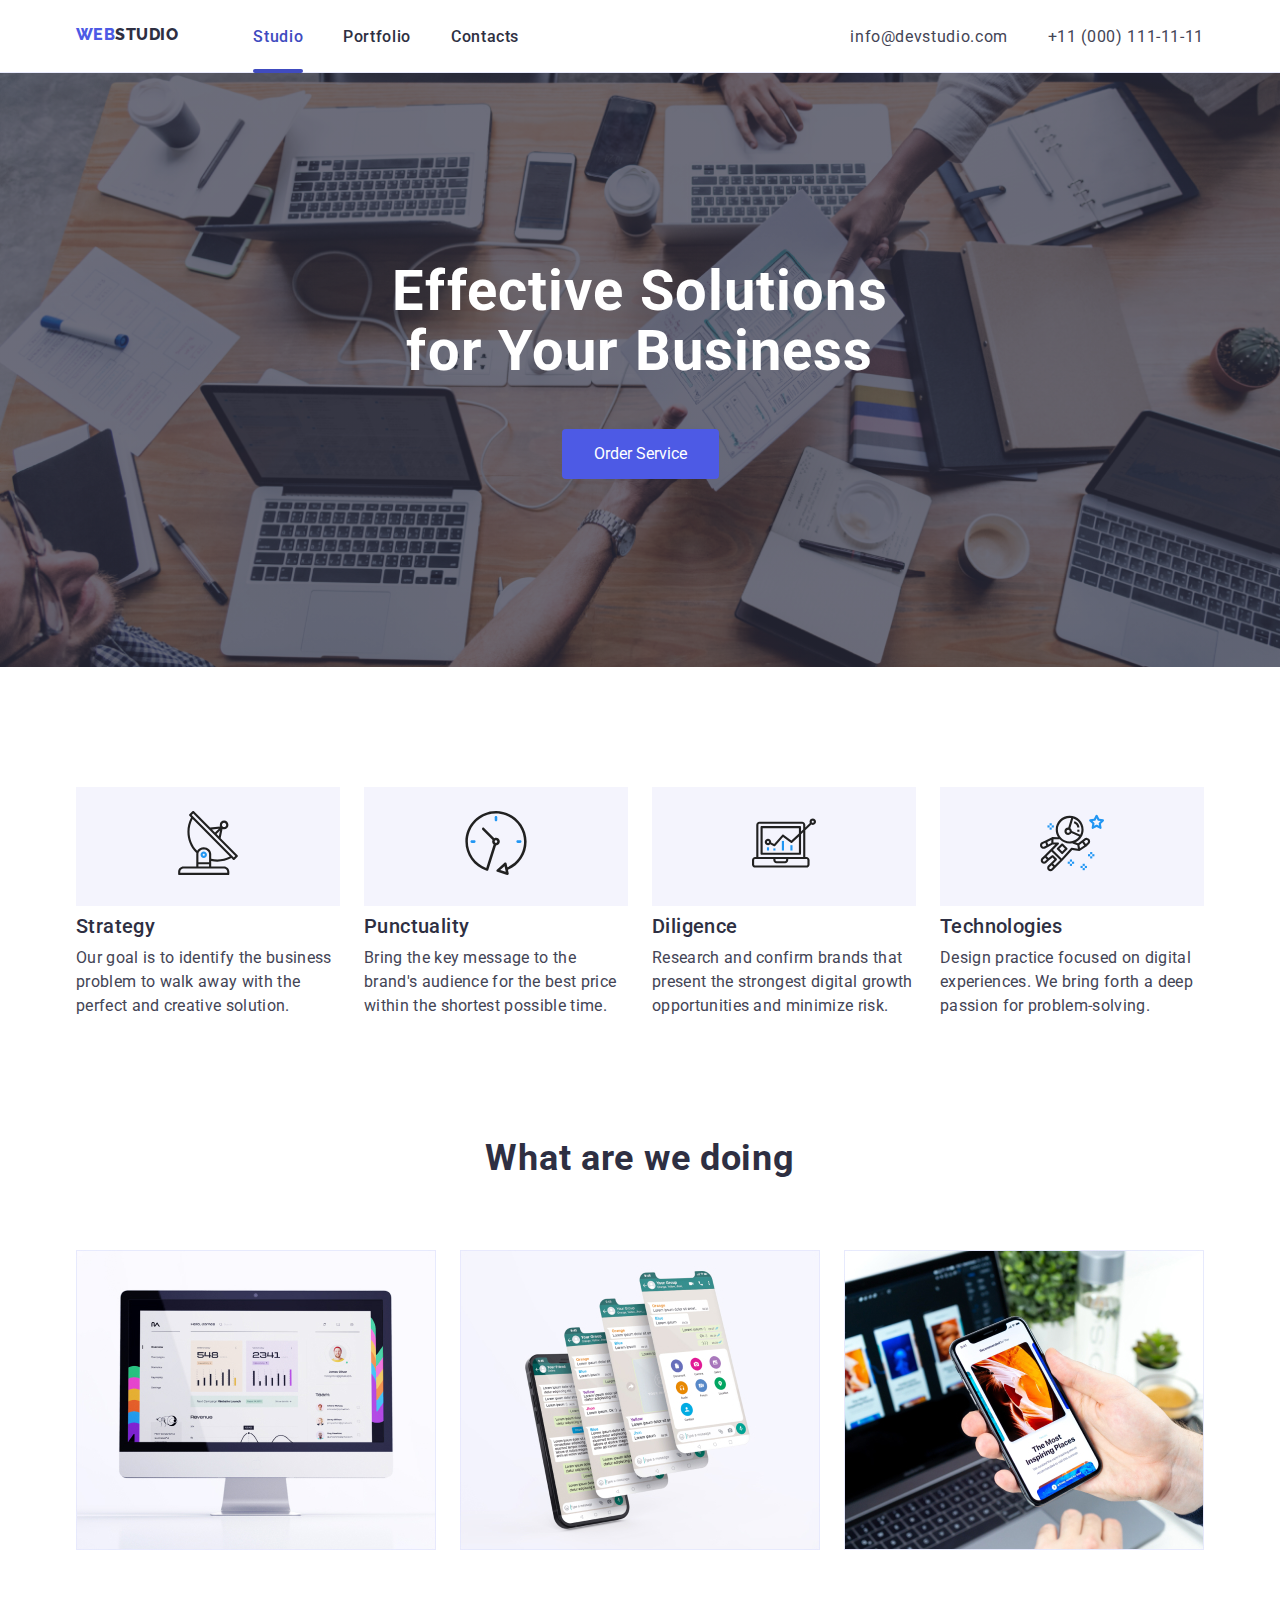
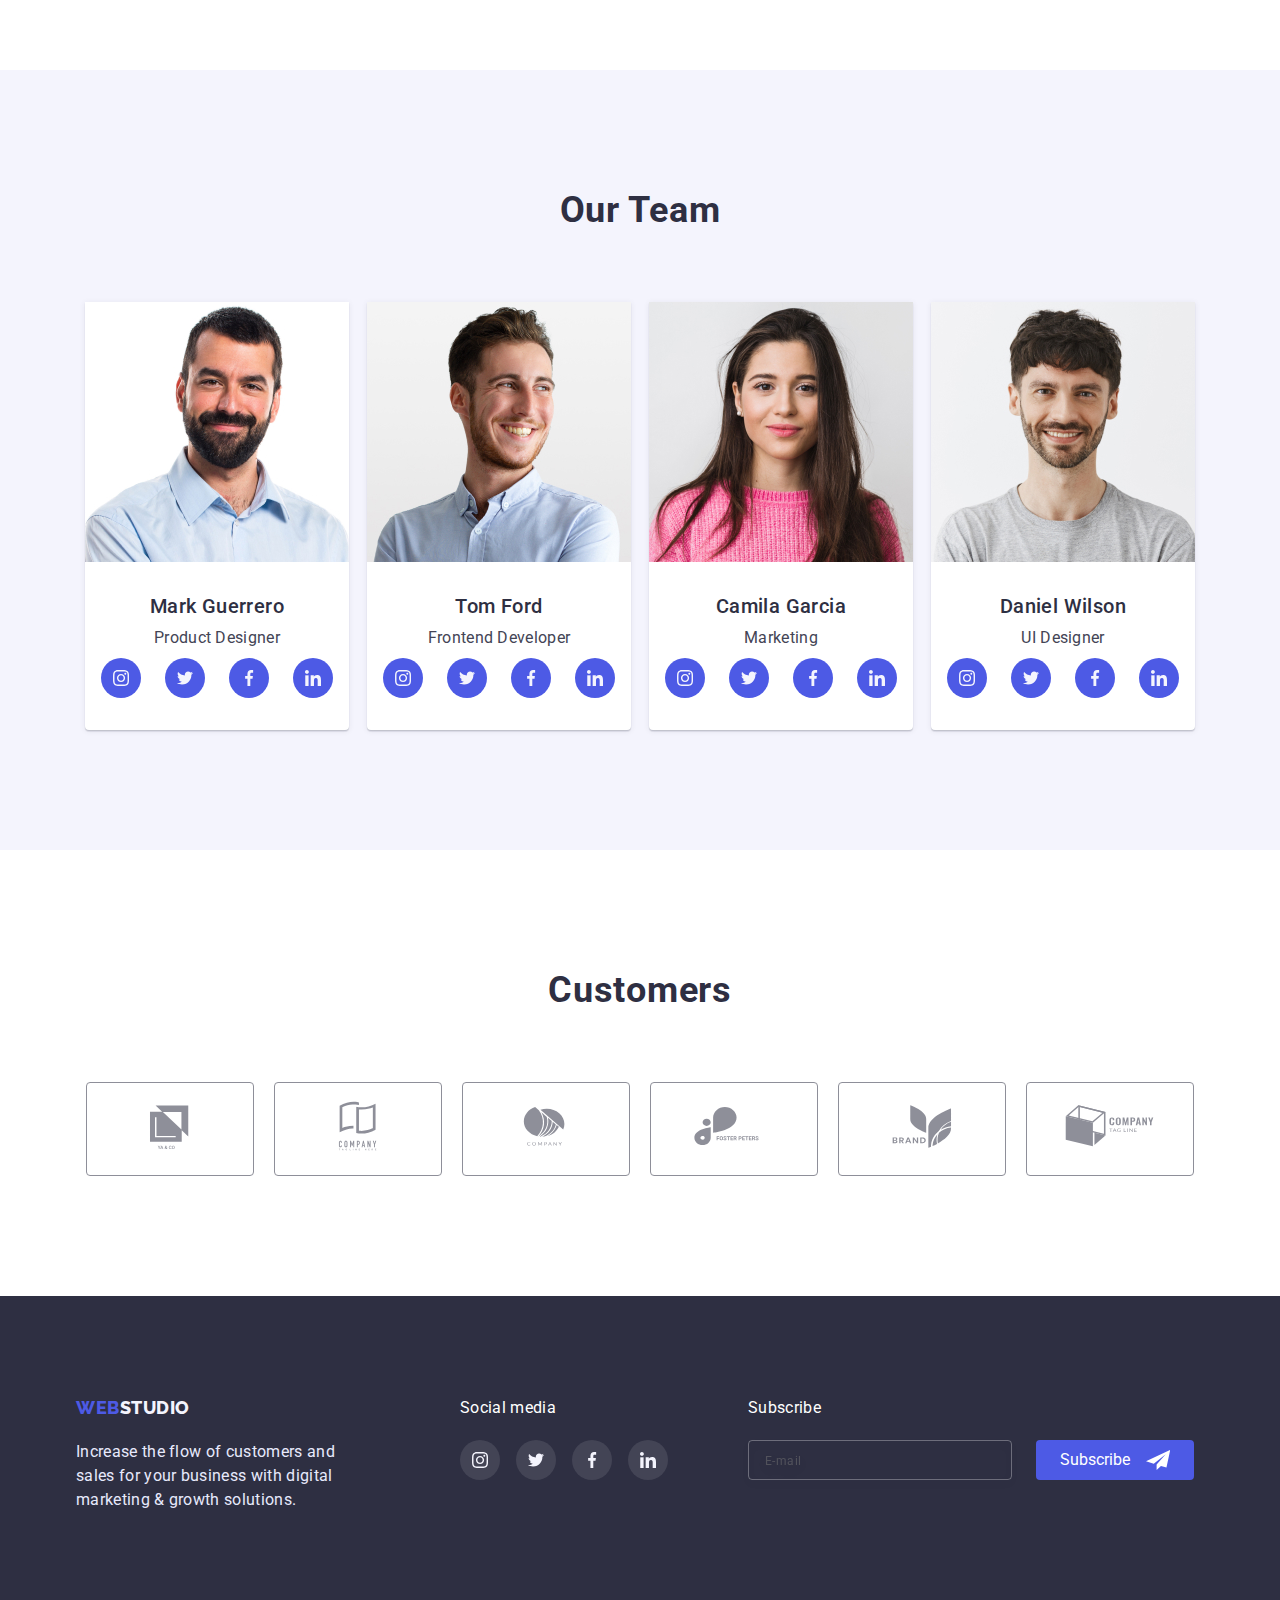
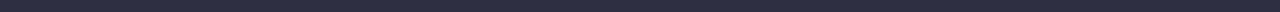
==== index.html @ bab743cb "Initial commit" ====
<!DOCTYPE html>
<html lang="en">
<head>
	<meta http-equiv="X-UA-Compatible" content="IE=edge">
	<meta name="viewport" content="width=device-width, initial-scale=1.0">
	<meta charset="UTF-8">
	<link rel="stylesheet" href="style/modern-normalize.css">
	<link rel="stylesheet" href="style/style.css">
	<link rel="preconnect" href="https://fonts.googleapis.com">
	<link rel="preconnect" href="https://fonts.gstatic.com" crossorigin>
	<link href="https://fonts.googleapis.com/css2?family=Raleway:wght@800&family=Roboto:wght@400;500;700&display=swap"
	      rel="stylesheet">
	<title>studio</title>
</head>
<body>
<!--header-->
<header class="header">
	<div class="container">
		<nav class="header__nav nav">
			<a class="header__logo logo-text" href="#"><span>web</span>studio</a>
			<ul class="header__menu">
				<li class="header__menu-item">
					<a class="header__link current-page" href="index.html">
						Studio
					</a>
				</li>
				<li class="header__menu-item">
					<a class="header__link" href="portfolio.html">
						Portfolio
					</a>
				</li>
				<li class="header__menu-item">
					<a class="header__link" href="#">
						Contacts
					</a>
				</li>
			</ul>
			<ul class="header__contacts">
				<li class="header__contacts-item mail">
					<a class="header__contacts-link" href="mailto:info@devstudio.com">
						info@devstudio.com
					</a>
				</li>
				<li class="header__contacts-item phone">
					<a class="header__contacts-link" href="tel:+110001111111">
						+11 (000) 111-11-11
					</a>
				</li>
			</ul>
		</nav>
	</div>
</header>
<!--main-->
<main>
	<!--hero-->
	<section class="hero">
		<div class="container">
			<h1 class="hero__h1">
				Effective Solutions <br>
				for Your Business
			</h1>
			<button class="hero__btn button" data-modal-open type="submit">
				Order Service
			</button>
		</div>
	</section>
	<!--feature-->
	<section class="section feature">
		<div class="container">
			<ul class="feature__blocks">
				<li class="feature__block">
					<div class="feature__block-img">
						<svg>
							<use xlink:href="./img/svg/sprite.svg#icon-antenna-1"></use>
						</svg>
					</div>
					<h3>
						Strategy
					</h3>
					<p>
						Our goal is to identify the business
						problem to walk away with the perfect and creative solution.
					</p>
				</li>
				<li class="feature__block">
					<div class="feature__block-img">
						<svg>
							<use xlink:href="./img/svg/sprite.svg#icon-clock-1"></use>
						</svg>
					</div>
					<h3>
						Punctuality
					</h3>
					<p>
						Bring the key message to the brand's audience for the best price within the shortest possible
						time.
					</p>
				</li>
				<li class="feature__block">
					<div class="feature__block-img">
						<svg>
							<use xlink:href="./img/svg/sprite.svg#icon-diagram-1"></use>
						</svg>
					</div>
					<h3>
						Diligence
					</h3>
					<p>
						Research and confirm brands that present the strongest digital growth opportunities and minimize
						risk.
					</p>
				</li>
				<li class="feature__block">
					<div class="feature__block-img">
						<svg>
							<use xlink:href="./img/svg/sprite.svg#icon-astronaut-1"></use>
						</svg>
					</div>
					<h3>
						Technologies
					</h3>
					<p>
						Design practice focused on digital experiences. We bring forth a deep passion for
						problem-solving.
					</p>
				</li>
			</ul>
		</div>
	</section>
	<!--what are we doing-->
	<section class="section about">
		<div class="container">
			<h2 class="about__h2">
				What are we doing
			</h2>
			<ul class="about__images">
				<li class="about__img">
					<img src="./img/studio/desk/about/img%201.jpg" alt="desktop">
				</li>
				<li class="about__img">
					<img src="./img/studio/desk/about/img%202.jpg" alt="messengers">
				</li>
				<li class="about__img">
					<img src="./img/studio/desk/about/img%203.jpg" alt="mobile apps">
				</li>
			</ul>
		</div>
	</section>
	<!--team-->
	<section class="section team">
		<div class="container">
			<h2 class="team__h2">
				Our Team
			</h2>
			<ul class="team__cards">
				<li class="team__card">
					<img src="./img/studio/desk/team/img.jpg" alt="Mark Guerrero photo" width="264" height="260">
					<div class="team__card-text">
						<h3>Mark Guerrero</h3>
						<p>Product Designer</p>
						<ul class="social__icons">
							<li class="social__icon">
								<a href="#" class="social__svg-bg">
									<svg>
										<use xlink:href="./img/svg/sprite.svg#icon-instagram-2"></use>
									</svg>
								</a>
							</li>
							<li class="social__icon">
								<a href="#" class="social__svg-bg">
									<svg>
										<use xlink:href="./img/svg/sprite.svg#icon-twitter-1"></use>
									</svg>
								</a>
							</li>
							<li class="social__icon">
								<a href="#" class="social__svg-bg">
									<svg>
										<use xlink:href="./img/svg/sprite.svg#icon-facebook-1"></use>
									</svg>
								</a>
							</li>
							<li class="social__icon">
								<a href="#" class="social__svg-bg">
									<svg>
										<use xlink:href="./img/svg/sprite.svg#icon-linkedin-1"></use>
									</svg>
								</a>
							</li>
						</ul>
					</div>
				</li>
				<li class="team__card">
					<img src="./img/studio/desk/team/img-1.jpg" alt="Tom Ford photo">
					<div class="team__card-text">
						<h3>Tom Ford</h3>
						<p>Frontend Developer</p>
						<ul class="social__icons">
							<li class="social__icon">
								<a href="#" class="social__svg-bg">
									<svg>
										<use xlink:href="./img/svg/sprite.svg#icon-instagram-2"></use>
									</svg>
								</a>
							</li>
							<li class="social__icon">
								<a href="#" class="social__svg-bg">
									<svg>
										<use xlink:href="./img/svg/sprite.svg#icon-twitter-1"></use>
									</svg>
								</a>
							</li>
							<li class="social__icon">
								<a href="#" class="social__svg-bg">
									<svg>
										<use xlink:href="./img/svg/sprite.svg#icon-facebook-1"></use>
									</svg>
								</a>
							</li>
							<li class="social__icon">
								<a href="#" class="social__svg-bg">
									<svg>
										<use xlink:href="./img/svg/sprite.svg#icon-linkedin-1"></use>
									</svg>
								</a>
							</li>
						</ul>
					</div>
				</li>
				<li class="team__card">
					<img src="./img/studio/desk/team/img-2.jpg" alt="Camila Garcia photo">
					<div class="team__card-text">
						<h3>Camila Garcia</h3>
						<p>Marketing</p>
						<ul class="social__icons">
							<li class="social__icon">
								<a href="#" class="social__svg-bg">
									<svg>
										<use xlink:href="./img/svg/sprite.svg#icon-instagram-2"></use>
									</svg>
								</a>
							</li>
							<li class="social__icon">
								<a href="#" class="social__svg-bg">
									<svg>
										<use xlink:href="./img/svg/sprite.svg#icon-twitter-1"></use>
									</svg>
								</a>
							</li>
							<li class="social__icon">
								<a href="#" class="social__svg-bg">
									<svg>
										<use xlink:href="./img/svg/sprite.svg#icon-facebook-1"></use>
									</svg>
								</a>
							</li>
							<li class="social__icon">
								<a href="#" class="social__svg-bg">
									<svg>
										<use xlink:href="./img/svg/sprite.svg#icon-linkedin-1"></use>
									</svg>
								</a>
							</li>
						</ul>
					</div>
				</li>
				<li class="team__card">
					<img src="./img/studio/desk/team/img-3.jpg" alt="Daniel Wilson photo">
					<div class="team__card-text">
						<h3>Daniel Wilson</h3>
						<p>UI Designer</p>
						<ul class="social__icons">
							<li class="social__icon">
								<a href="#" class="social__svg-bg">
									<svg>
										<use xlink:href="./img/svg/sprite.svg#icon-instagram-2"></use>
									</svg>
								</a>
							</li>
							<li class="social__icon">
								<a href="#" class="social__svg-bg">
									<svg>
										<use xlink:href="./img/svg/sprite.svg#icon-twitter-1"></use>
									</svg>
								</a>
							</li>
							<li class="social__icon">
								<a href="#" class="social__svg-bg">
									<svg>
										<use xlink:href="./img/svg/sprite.svg#icon-facebook-1"></use>
									</svg>
								</a>
							</li>
							<li class="social__icon">
								<a href="#" class="social__svg-bg">
									<svg>
										<use xlink:href="./img/svg/sprite.svg#icon-linkedin-1"></use>
									</svg>
								</a>
							</li>
						</ul>
					</div>
				</li>
			</ul>
		</div>
	</section>
	<section class="section customers">
		<div class="container">
			<h2 class="customers__h2">
				Customers
			</h2>
			<ul class="customers__cards">
				<li class="customers__card">
					<a href="#" class="customers__link">
						<svg>
							<use xlink:href="./img/svg/sprite.svg#icon-Logo"></use>
						</svg>
					</a></li>
				<li class="customers__card">
					<a href="#" class="customers__link">
						<svg>
							<use xlink:href="./img/svg/sprite.svg#icon-Logo-1"></use>
						</svg>
					</a></li>
				<li class="customers__card">
					<a href="#" class="customers__link">
						<svg>
							<use xlink:href="./img/svg/sprite.svg#icon-Logo-2"></use>
						</svg>
					</a></li>
				<li class="customers__card">
					<a href="#" class="customers__link">
						<svg>
							<use xlink:href="./img/svg/sprite.svg#icon-Logo-3"></use>
						</svg>
					</a></li>
				<li class="customers__card">
					<a href="#" class="customers__link">
						<svg>
							<use xlink:href="./img/svg/sprite.svg#icon-Logo-4"></use>
						</svg>
					</a></li>
				<li class="customers__card">
					<a href="#" class="customers__link">
						<svg>
							<use xlink:href="./img/svg/sprite.svg#icon-Logo-5"></use>
						</svg>
					</a></li>
			</ul>
		</div>
	</section>
</main>
<!--footer-->
<footer class="footer">
	<div class="container">
		<div class="footer__logo">
			<a class="footer__logo-link logo-text footer__margin" href="#">
				<span>web</span>studio
			</a>
			<p>
				Increase the flow of customers and sales for your business with digital marketing & growth solutions.
			</p>
		</div>
		<div class="footer__social">
			<p class="footer__margin">Social media</p>
			<ul class="social__icons">
				<li class="social__icon">
					<a href="#" class="social__svg-bg">
						<svg>
							<use xlink:href="./img/svg/sprite.svg#icon-instagram-2"></use>
						</svg>
					</a>
				</li>
				<li class="social__icon">
					<a href="#" class="social__svg-bg">
						<svg>
							<use xlink:href="./img/svg/sprite.svg#icon-twitter-1"></use>
						</svg>
					</a>
				</li>
				<li class="social__icon">
					<a href="#" class="social__svg-bg">
						<svg>
							<use xlink:href="./img/svg/sprite.svg#icon-facebook-1"></use>
						</svg>
					</a>
				</li>
				<li class="social__icon">
					<a href="#" class="social__svg-bg">
						<svg>
							<use xlink:href="./img/svg/sprite.svg#icon-linkedin-1"></use>
						</svg>
					</a>
				</li>
			</ul>
		</div>
		<div class="footer__subscribe">
			<p class="footer__margin">Subscribe</p>
			<form class="footer__subscribe-form">
				<label for="e-mail"></label>
				<input class=".footer__input" type="email" name="email" id="e-mail" placeholder="E-mail">
				<button class="subscribe-btn" type="submit">Subscribe
					<svg>
						<use xlink:href="./img/svg/sprite.svg#icon-icon-send"></use>
					</svg>
				</button>
			</form>
		</div>
	</div>
</footer>

<!--modal window-->

<div class="backdrop is-hidden" data-modal>
	<div class="modal slide-bck-center">
		<div class="modal-close-btn" data-modal-close></div>
		<div class="modal__container">
			<h3 class="modal__h3">
				Leave your contacts and we will call you back
			</h3>
			<form class="modal-form" autocomplete="on">
				<div class="field">
					<label for="name">Name</label>
					<input class="modal__input" type="text" name="name" id="name" required placeholder="Ivanov Ivan">
					<svg class="modal-svg" height="24px" width="18px">
						<use xlink:href="./img/svg/sprite.svg#icon-person-black"></use>
					</svg>
				</div>
				<div class="field">
					<label for="phone">Phone</label>
					<input class="modal__input" type="tel" name="phone" id="phone" pattern=".{10,13}"
					       required placeholder="+11 (000) 111-11-11">
					<svg class="modal-svg" height="24px" width="18px">
						<use xlink:href="./img/svg/sprite.svg#icon-phone-black"></use>
					</svg>
				</div>
				<div class="field">
					<label for="email">Email</label>
					<input class="modal__input" type="email" name="email" id="email" required placeholder="Webstudio@mail.com">
					<svg class="modal-svg" height="24px" width="18px">
						<use xlink:href="./img/svg/sprite.svg#icon-email-black"></use>
					</svg>
				</div>
				<div class="textarea-input">
					<label for="comment">Comment</label>
					<textarea name="comment" id="comment" placeholder="Text input" rows="5"></textarea>
				</div>
				<div class="modal__checkbox">
					<label class="modal__checkbox-option">
						<input class="modal__checkbox-input" type="checkbox" name="check_policy" id="policy" required>
						<span class="modal__checkbox-img"></span>
						I accept the terms and conditions of the
						<a href="#">
							Privacy Policy
						</a>
					</label>

				</div>
				<button class="modal__btn" type="submit">
					Send
				</button>
			</form>
		</div>
	</div>
</div>
<script src="./js/modal.js"></script>
</body>
</html>
---- style/style.css ----
:root {
	/*focused / active states / links*/
	--color-iris       : #4d5ae5;

	/*call to actions*/
	--color-cta-ocean  : #404bbf;

	/*overlays / shadows / headings*/
	--color-navyblue   : #2e2f42;

	/*valid fields / success messages*/
	--color-green      : #31d0aa;

	/*body text*/
	--color-stale      : #434455;

	/*helper text  /  deemphasized text*/
	--color-lightstale : #8e8f99;

	/*accent color / hairlines  /subtle backgrounds*/
	--color-cornflover : #e7e9fc;

	/*light mode backgrounds and light mode Dialogs/alerts*/
	--color-cloud      : #f4f4fd;

	/*overlay modal*/
	--color-nbmodal    : #2e2f42;

	/*hero image background*/
	--color-bg-grey    : #2e2f42 .7;
	}


img {
	display   : block;
	max-width : 100%;
	}


ol, ul {
	list-style : none;
	padding    : 0;
	margin     : 0;
	}


button {
	display          : block;
	cursor           : pointer;
	padding          : 16px 32px;
	border           : none;
	border-radius    : 4px;
	background-color : var(--color-iris);
	color            : #ffffff;
	transition       : background-color 250ms cubic-bezier(0.4, 0, 0.2, 1), box-shadow 250ms cubic-bezier(0.4, 0, 0.2, 1);
	}


button:hover,
button:focus,
button:active {
	box-shadow       : 0 4px 4px rgba(0, 0, 0, 0.15);
	background-color : var(--color-cta-ocean);
	}


body {
	position       : relative;
	font-family    : "Roboto", sans-serif;
	font-weight    : 400;
	font-size      : 16px;
	letter-spacing : 0.02em;
	line-height    : calc(24 / 16);
	color          : var(--color-navyblue);
	}


h1, h2, h3, h4, h5, p {
	margin : 0;
	}


h1 {
	font-weight    : 700;
	font-size      : 56px;
	letter-spacing : 0.02em;
	line-height    : calc(60 / 56);
	}


h2 {
	font-weight    : 700;
	font-size      : 36px;
	letter-spacing : 0.02em;
	line-height    : calc(40 / 36);
	}


h3 {
	font-weight    : 500;
	font-size      : 20px;
	letter-spacing : 0.02em;
	line-height    : calc(24 / 20);
	}


a {
	font-weight     : 700;
	font-size       : 12px;
	letter-spacing  : 0.04em;
	line-height     : calc(16 / 12);
	text-decoration : underline;
	color           : var(--color-iris);
	transition      : color 250ms cubic-bezier(0.4, 0, 0.2, 1), fill 250ms cubic-bezier(0.4, 0, 0.2, 1);
	}


svg {
	transition : fill 250ms cubic-bezier(0.4, 0, 0.2, 1);
	}


a:focus,
a:hover,
a:active {
	color : var(--color-cta-ocean);
	}


.container {
	width     : 100%;
	max-width : 1158px;
	padding   : 0 15px;
	margin    : 0 auto;
	}


.section {
	padding-top    : 120px;
	padding-bottom : 120px;
	}


/*log*/
.logo-text {
	font-family     : "Raleway", sans-serif;
	font-weight     : 800;
	font-size       : 18px;
	line-height     : calc(24 / 18);
	letter-spacing  : 0.03em;
	text-transform  : uppercase;
	text-decoration : none;
	color           : var(--color-navyblue);
	transition      : fill 250ms cubic-bezier(0.4, 0, 0.2, 1);
	}


.logo-text span {
	color : var(--color-iris);
	}


/*header */

.header {
	padding       : 24px 0;
	border-bottom : 1px solid var(--color-cornflover)
	}


.header a {
	font-size       : 16px;
	text-decoration : none;
	vertical-align  : middle;
	}


.header__nav {
	display : flex;
	}


.header__logo {
	margin-right : 75px;
	color        : var(--color-navyblue);
	}


.header__menu {
	display      : flex;
	margin-right : auto;
	gap          : 40px;
	}


.header__link {
	color : var(--color-navyblue)
	}


.header__menu a {
	font-weight : 500;
	}


.header__contacts {
	display         : flex;
	justify-content : end;
	gap             : 40px;
	}


.header__contacts-link {
	font-weight : 400;
	color       : var(--color-stale);
	}


.header__menu-item {
	position   : relative;
	transition : color 250ms cubic-bezier(0.4, 0, 0.2, 1);
	}


.header__menu-item:focus,
.header__menu-item:hover,
.header__menu-item:active {
	color : var(--color-cta-ocean);
	}


.current-page {
	color : var(--color-cta-ocean);
	}


.current-page::before {
	position         : absolute;
	bottom           : -25px;
	content          : "";
	width            : 100%;
	height           : 4px;
	background-color : var(--color-cta-ocean);
	border-radius    : 2px;
	}


/*hero*/

.hero {
	padding         : 188px 0;
	background      : linear-gradient(rgba(46, 47, 66, 0.7), rgba(46, 47, 66, 0.7)
	), url("../img/studio/desk/hero/people-office 1.jpg");
	background-size : cover;
	}


.hero__h1 {
	text-align    : center;
	color         : #ffffff;
	margin-bottom : 48px;
	}


.hero__btn {
	margin : 0 auto;
	}


/*feature*/

.feature__blocks {
	display : flex;
	gap     : 24px;
	}


.feature__block h3 {
	margin : 8px 0;
	}


.feature__block p {
	color : var(--color-stale);
	}


.feature__block-img {
	padding          : 24px 100px;
	background-color : var(--color-cloud);
	}


.feature__block svg {
	height : 64px;
	width  : 64px;
	}


/*what are we doing*/

.about {
	padding-top : 0;
	}


.about__h2 {
	text-align    : center;
	margin-bottom : 72px;
	}


.about__images {
	display         : flex;
	justify-content : space-between;
	}


/*team*/

.team {
	background-color : var(--color-cloud);
	}


.team__h2 {
	text-align    : center;
	margin-bottom : 72px;
	}


.team__cards {
	display         : flex;
	justify-content : space-around;
	}


.team__card {
	background-color : #ffffff;
	box-shadow       : 0 1px 6px rgba(46, 47, 66, 0.08), 0 1px 1px rgba(46, 47, 66, 0.16), 0 2px 1px rgba(46, 47, 66, 0.08);
	border-radius    : 0 0 4px 4px;
	}


.team__card-text {
	padding    : 32px 16px;
	text-align : center;
	}


.team__card-text p {
	margin : 8px 0;
	color  : var(--color-stale);
	}


.social__icons {
	display : flex;
	gap     : 24px;
	}


.social__svg-bg svg {
	display : block;
	width   : 16px;
	height  : 16px;
	}


.social__svg-bg {
	display          : block;
	padding          : 12px;
	border-radius    : 50px;
	background-color : var(--color-iris);
	fill             : var(--color-cloud);
	transition       : background-color 250ms cubic-bezier(0.4, 0, 0.2, 1);
	}


.social__svg-bg:hover,
.social__svg-bg:focus,
.social__svg-bg:active {
	background-color : var(--color-cta-ocean);
	}


/*customers*/

.customers__h2 {
	text-align    : center;
	margin-bottom : 72px;
	}


.customers__cards {
	display         : flex;
	justify-content : space-around;
	}


.customers__card {
	display : block;
	}


.customers__link {
	display       : block;
	padding       : 16px 32px;
	border        : 1px solid var(--color-lightstale);
	border-radius : 4px;
	fill          : var(--color-lightstale);
	transition    : fill 250ms cubic-bezier(0.4, 0, 0.2, 1), border-color 250ms cubic-bezier(0.4, 0, 0.2, 1);
	}


.customers__link svg {
	width  : 102px;
	height : 56px;

	}


.customers__link:hover,
.customers__link:focus,
.customers__link:active {
	fill         : var(--color-cta-ocean);
	border-color : var(--color-cta-ocean);
	}


/*footer*/
.footer {
	padding          : 100px 0;
	background-color : var(--color-navyblue);
	color            : #ffffff;
	}


.footer .container {
	display : flex;
	}


.footer__logo {
	margin-right : 120px;
	}


.footer__logo-link {
	color : var(--color-cloud);
	}


.footer__logo p {
	color     : var(--color-cornflover);
	max-width : 264px;
	}


.footer__social {
	max-width    : 208px;
	margin-right : 80px;
	}


.footer__social .social__icons {
	gap : 16px;
	}


.footer__social .social__svg-bg {
	background: rgba(255, 255, 255, 0.1);
	border-radius : 50px;
	transition: background-color 250ms cubic-bezier(0.4, 0, 0.2, 1);
	}


.footer__social .social__svg-bg:hover,
.footer__social .social__svg-bg:active,
.footer__social .social__svg-bg:focus {
	background-color : var(--color-green);
	}


.footer__subscribe-form {
	display : flex;
	}


.footer__subscribe-form input {
	display          : block;
	margin-right     : 24px;
	width            : 264px;
	background-color : transparent;
	border           : 1px solid rgba(255, 255, 255, 0.3);
	filter           : drop-shadow(0px 4px 4px rgba(0, 0, 0, 0.15));
	border-radius    : 4px;
	padding          : 8px 0 8px 16px;
	transition: box-shadow 250ms cubic-bezier(0.4, 0, 0.2, 1), border-color 250ms cubic-bezier(0.4, 0, 0.2, 1);
	}


.footer__subscribe-form input:focus {
	border-color : var(--color-iris);
	outline      : none;
	box-shadow   : 0 2px 5px rgba(0, 0, 0, 0.2);
	}

.footer__subscribe-form input:hover{
	border-color : var(--color-cta-ocean);
	}



.subscribe-btn {
	align-items : center;
	padding     : 8px 24px;
	display     : flex;
	gap         : 16px;
	fill        : #ffffff;
	}


.subscribe-btn svg {
	display : block;
	height  : 24px;
	width   : 24px;
	}


.footer__margin {
	display       : block;
	margin-bottom : 20px;
	}


/*portfolio*/
.portfolio__content {
	padding-top : 94px;
	}


.portfolio__nav {
	display         : flex;
	margin-bottom   : 72px;
	justify-content : center;
	gap             : 24px;
	}


.portfolio__nav-btn {
	background : var(--color-cloud);
	border     : 1px solid var(--color-cornflover);
	color      : var(--color-iris);
	transition : color 250ms cubic-bezier(0.4, 0, 0.2, 1), border-color 250ms cubic-bezier(0.4, 0, 0.2, 1), box-shadow 250ms cubic-bezier(0.4, 0, 0.2, 1), background-color 250ms cubic-bezier(0.4, 0, 0.2, 1);
	}


.portfolio__nav-btn:hover,
.portfolio__nav-btn:focus,
.portfolio__nav-btn:active {
	color        : #ffffff;
	border-color : var(--color-cta-ocean);
	box-shadow   : 0 3px 1px rgba(0, 0, 0, 0.1), 0 2px 1px rgba(0, 0, 0, 0.08), 0 2px 2px rgba(0, 0, 0, 0.12);
	}


.portfolio__grid {
	display         : flex;
	flex-wrap       : wrap;
	gap             : 48px 24px;
	justify-content : center;
	}


.portfolio__grid-link {
	text-decoration : none;
	}


.portfolio__grid-cell {
	transition : box-shadow 250ms cubic-bezier(0.4, 0, 0.2, 1);
	}


.portfolio__grid-cell:hover,
.portfolio__grid-cell:focus {
	box-shadow : 0 2px 1px rgba(46, 47, 66, 0.08), 0 1px 1px rgba(46, 47, 66, 0.16), 0 1px 6px rgba(46, 47, 66, 0.08);
	}


.portfolio__grid-sub {
	border     : 1px solid #e7e9fc;
	border-top : none;
	padding    : 32px 16px;
	}


.portfolio__grid-sub h3 {
	margin-bottom : 8px;
	color         : var(--color-navyblue);
	}


.portfolio__grid-sub p {
	color          : var(--color-stale);
	font-weight    : 400;
	font-size      : 16px;
	letter-spacing : 0.02em;
	line-height    : calc(24 / 16);
	}


.portfolio-link-img {
	position : relative;
	overflow : hidden;
	}


.portfolio__grid_link-overflow {
	bottom         : 0;
	height         : 0;
	position       : absolute;
	font-weight    : 400;
	font-size      : 16px;
	letter-spacing : 0.02em;
	line-height    : calc(24 / 16);
	color          : var(--color-cloud);
	background     : var(--color-iris);
	transition     : height 250ms cubic-bezier(0.4, 0, 0.2, 1);
	}


.overflow {
	padding : 40px 32px;
	}


.portfolio__grid-link:hover .portfolio__grid_link-overflow {
	height     : 100%;
	}


/*modal*/

.is-hidden {
	visibility     : hidden;
	opacity        : 0;
	pointer-events : none;
	}


.backdrop {
	transition: opacity 250ms cubic-bezier(0.4, 0, 0.2, 1),visibility 250ms cubic-bezier(0.4, 0, 0.2, 1);
	position         : fixed;
	top              : 0;
	left             : 0;
	width            : 100%;
	height           : 100%;
	background-color : rgba(0, 0, 0, 0.4);
	backdrop-filter  : blur(1px);
	align-items      : center;
	}


.modal {
	position         : relative;
	top              : 50%;
	left             : 50%;
	transform        : translateX(-50%) translateY(-50%);
	width            : 408px;
	min-height       : 584px;
	background-color : white;
	border-radius    : 4px;
	}


.modal__container {
	padding : 72px 24px 24px;
	}


.modal-form .modal__input {
	width         : 100%;
	height        : 40px;
	border-radius : 4px;
	border        : 1px solid #21212120;
	padding       : 11px 0 11px 38px;
	transition    : border-color 250ms cubic-bezier(0.4, 0, 0.2, 1), box-shadow 250ms cubic-bezier(0.4, 0, 0.2, 1);
	}


.modal-form .modal__input:focus {
	border-color : var(--color-iris);
	outline      : none;
	box-shadow   : 0 2px 5px rgba(0, 0, 0, 0.2);
	}


.modal-form .modal__input:focus + .modal-svg {
	fill : var(--color-iris);
	}
.modal input:hover + .modal-svg{
	fill : var(--color-iris);
	}

.modal-svg {
	position   : absolute;
	left       : 16px;
	bottom     : 8px;
	transition : fill 250ms cubic-bezier(0.4, 0, 0.2, 1);
	}


.field {
	position      : relative;
	height        : 58px;
	margin-bottom : 8px;
	}


.modal-form label {
	display        : flex;
	margin-bottom  : 4px;
	font-size      : 12px;
	line-height    : calc(14 / 12);
	color          : var(--color-lightstale);
	letter-spacing : 0.01em;
	}


.modal__h3 {
	font-size     : 16px;
	line-height   : calc(24 / 16);
	margin-bottom : 16px;
	text-align    : center;
	}


.modal .modal-close-btn {
	display          : block;
	height           : 24px;
	width            : 24px;
	position         : absolute;
	right            : 20px;
	top              : 20px;
	transition       : transform 800ms 200ms cubic-bezier(0.4, 0, 0.2, 1);
	cursor           : pointer;
	background-image : url("../img/svg/svg/closebtn-d.svg");
	}


.modal-close-btn:hover {
	transform        : rotate(180deg);
	background-image : url("../img/svg/svg/closetbn-a.svg");
	}


.textarea-input {
	height        : 138px;
	margin-bottom : 16px;
	}


.textarea-input textarea {
	height        : 120px;
	width         : 100%;
	border-radius : 4px;
	border        : 1px solid #21212120;
	padding       : 8px 16px;
	font-family   : inherit;
	transition    : border-color 250ms cubic-bezier(0.4, 0, 0.2, 1), box-shadow 250ms cubic-bezier(0.4, 0, 0.2, 1);
	}


textarea:focus {
	outline    : none;
	border     : 1px solid var(--color-iris);
	box-shadow : 0 2px 5px rgba(0, 0, 0, 0.2);
	}


textarea::placeholder,
input::placeholder {
	font-family    : inherit;
	line-height    : calc(16 / 12);
	letter-spacing : 0.04em;
	font-size      : 12px;
	color          : rgba(117, 117, 117, 0.5);
	}


textarea {
	width              : 100%;
	-webkit-box-sizing : border-box;
	-moz-box-sizing    : border-box;
	box-sizing         : border-box;
	}


.modal__checkbox {
	/*display: flex;*/
	align-items   : center;
	margin-bottom : 24px;
	}


.modal__checkbox a {
	padding-left: 4px;
	font-weight : 400;
	}


.modal__checkbox-option {
	display     : flex;
	position    : relative;
	margin      : 0;
	align-items : center;
	}


.modal__checkbox-input {
	display            : block;
	-moz-appearance    : none;
	-webkit-appearance : none;
	}


.modal__checkbox-img {
	display          : block;
	width            : 16px;
	height           : 16px;
	margin-right     : 8px;
	background-image : url("../img/svg/svg/check-dis.svg");
	transition       : .5s;
	}


.modal__checkbox-input:checked + .modal__checkbox-img {
	background-size     : contain;
	background-position : center;
	background-image    : url("../img/svg/svg/check-active.svg");
	}

.modal input:hover{
	border-color : var(--color-cta-ocean);
	box-shadow : 0 2px 5px rgba(0, 0, 0, 0.2);
	}
.modal textarea:hover{
	border-color : var(--color-cta-ocean);
	box-shadow : 0 2px 5px rgba(0, 0, 0, 0.2);
	}

.modal__btn {
	margin : 0 auto;
	width  : 169px;
	height : 56px;
	}
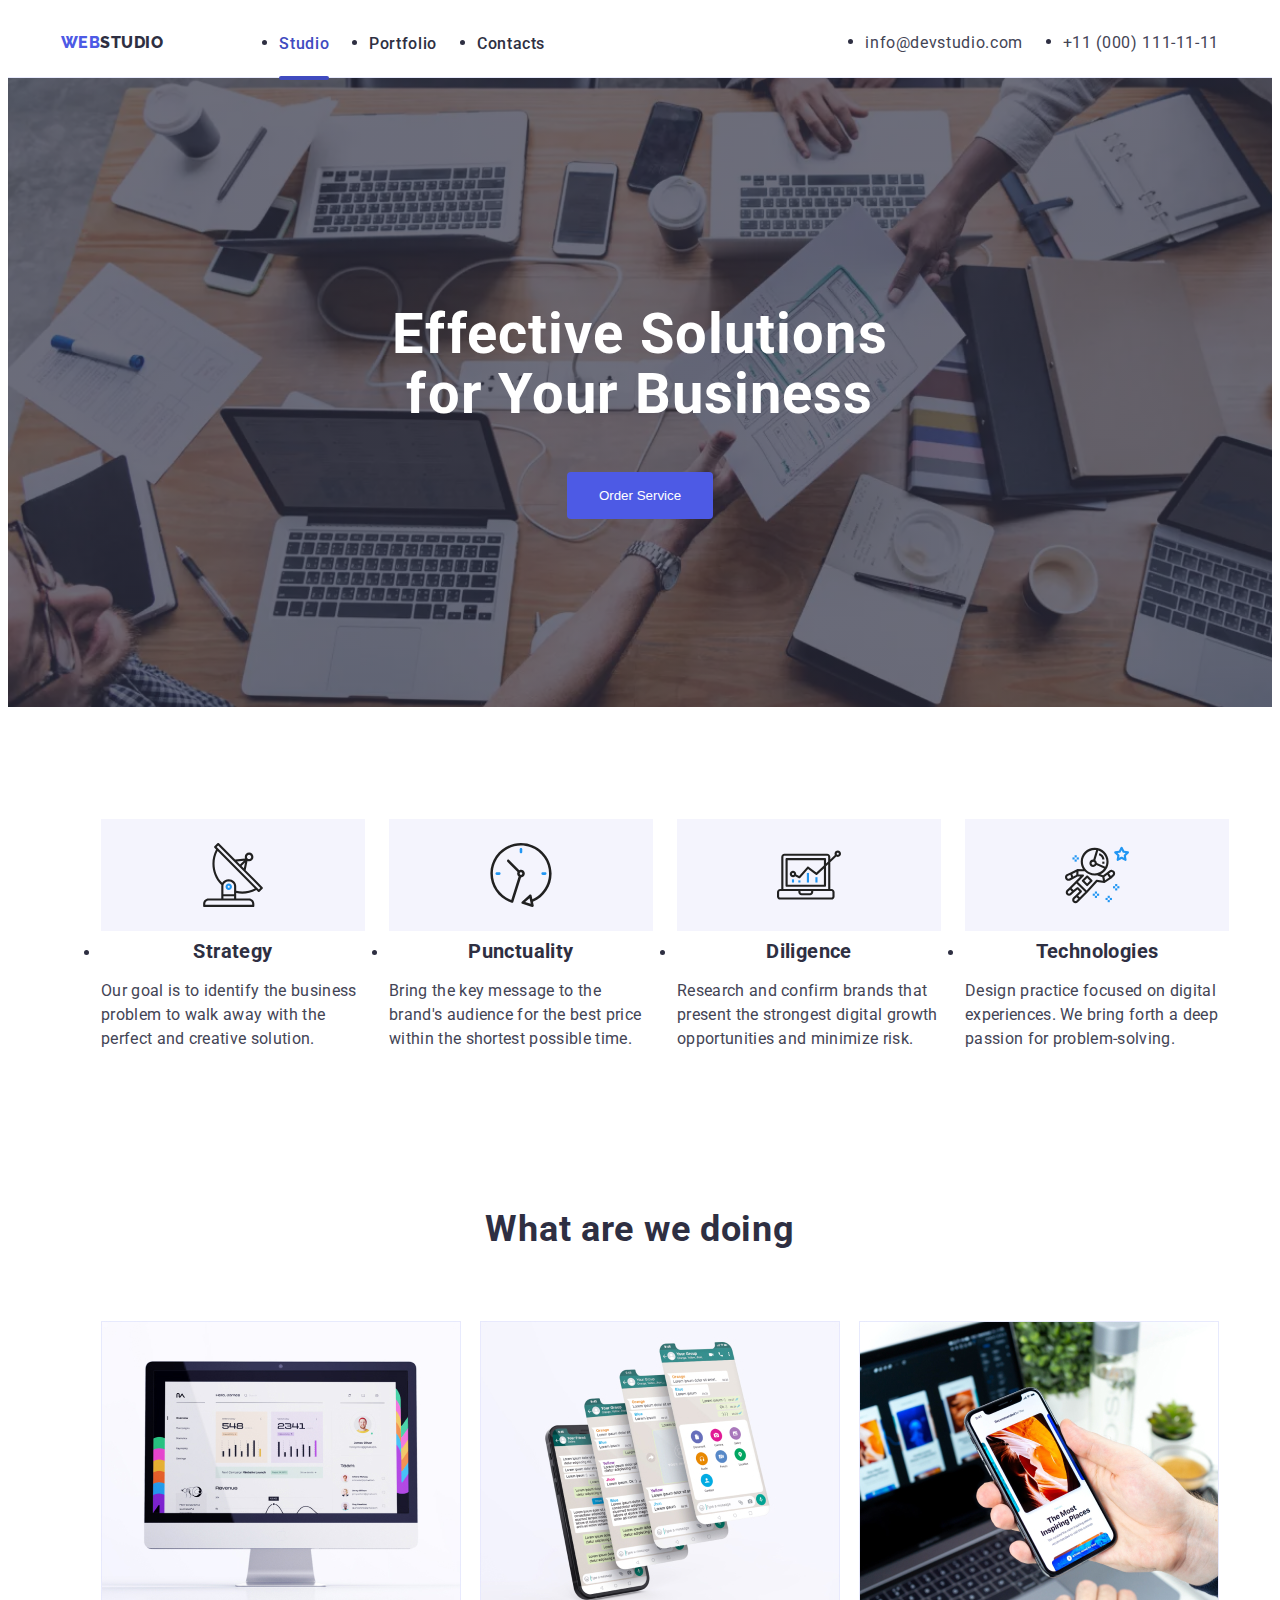
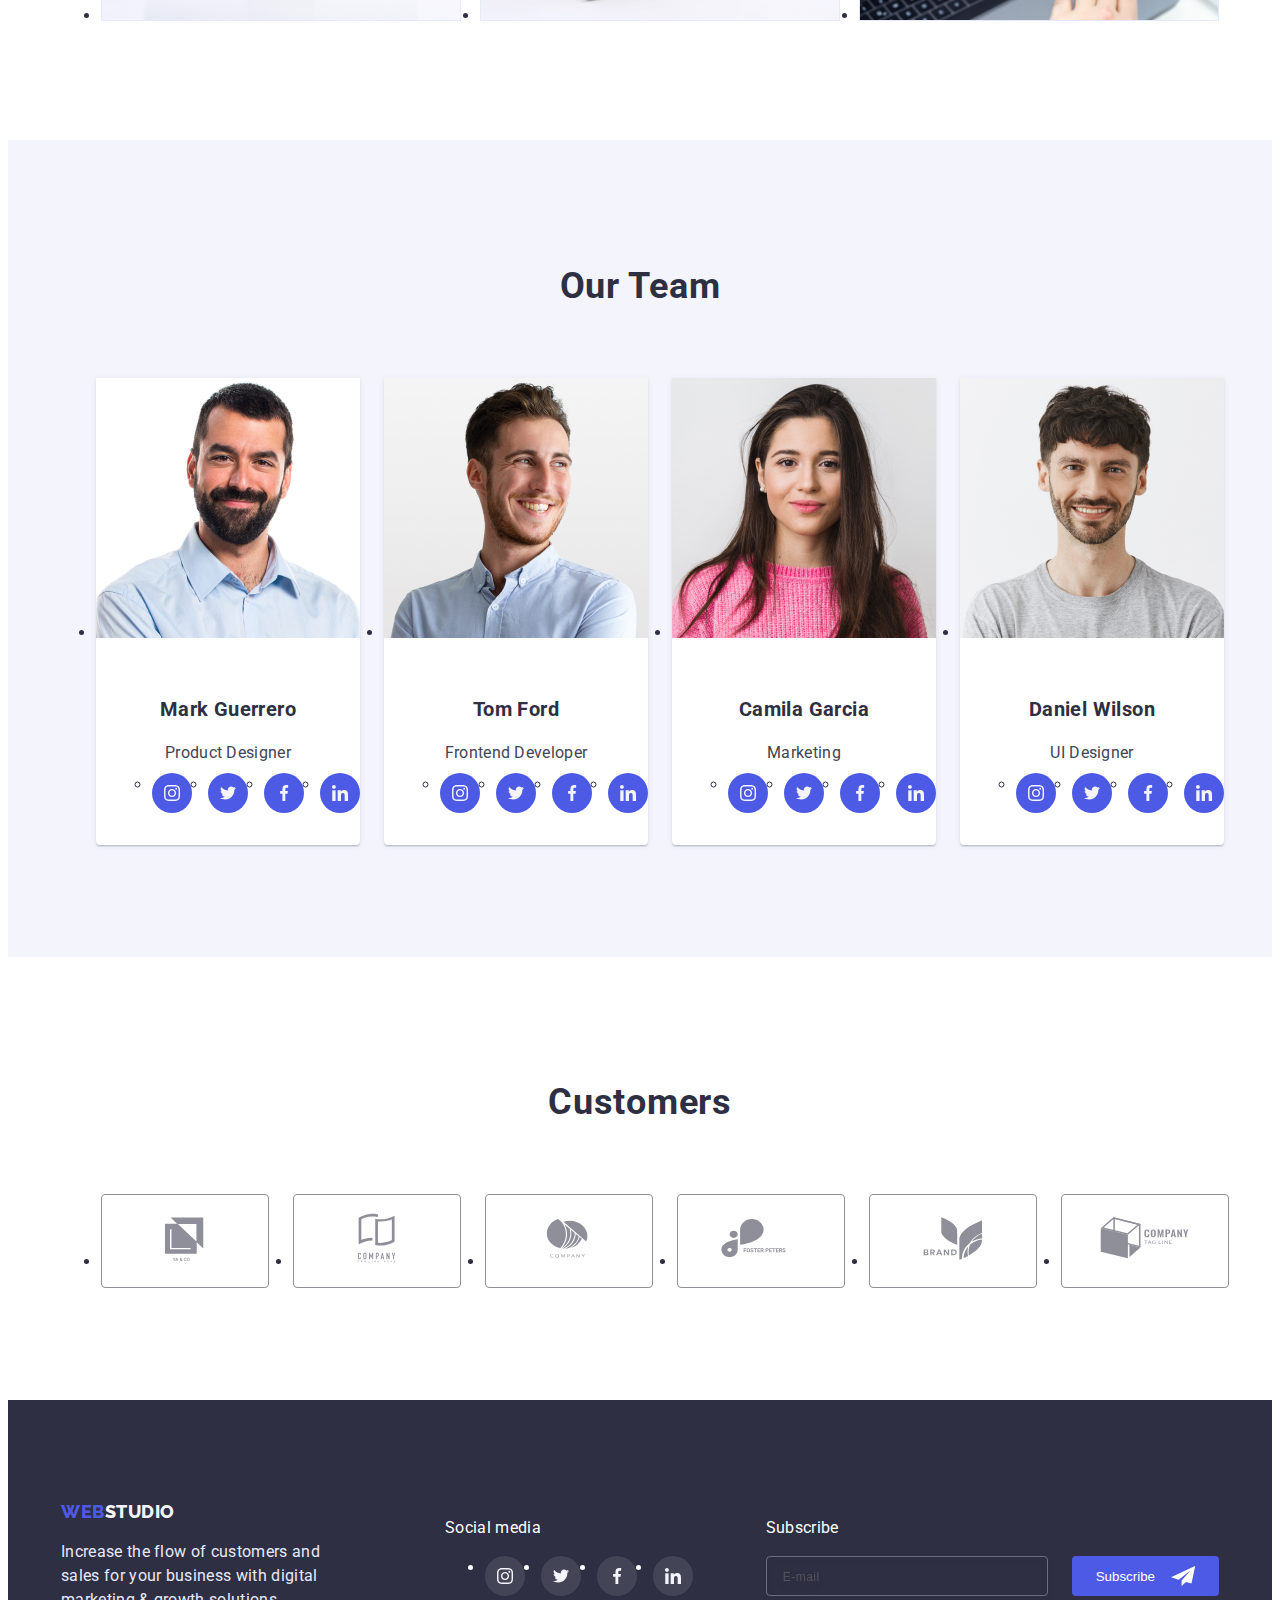
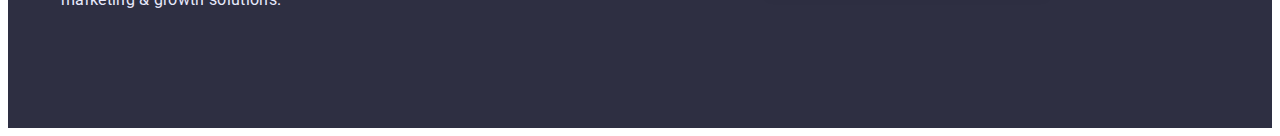
==== commit ff152448: "adaptive" ====
--- a/index.html
+++ b/index.html
@@ -4,18 +4,24 @@
 	<meta http-equiv="X-UA-Compatible" content="IE=edge">
 	<meta name="viewport" content="width=device-width, initial-scale=1.0">
 	<meta charset="UTF-8">
-	<link rel="stylesheet" href="style/modern-normalize.css">
-	<link rel="stylesheet" href="style/style.css">
 	<link rel="preconnect" href="https://fonts.googleapis.com">
 	<link rel="preconnect" href="https://fonts.gstatic.com" crossorigin>
 	<link href="https://fonts.googleapis.com/css2?family=Raleway:wght@800&family=Roboto:wght@400;500;700&display=swap"
 	      rel="stylesheet">
+	<link rel="stylesheet" href="styles/modern-normalize.css">
+	<link rel="stylesheet" href="./styles/reset.css" />
+	<link rel="stylesheet" href="./styles/vars.css" />
+	<link rel="stylesheet" href="./styles/components.css" />
+	<link rel="stylesheet" href="./styles/mobile.css" />
+	<link rel="stylesheet" href="./styles/tablet.css" />
+	<link rel="stylesheet" href="./styles/desktop.css" />
+	<link rel="stylesheet" href="./styles/styles.css" />
 	<title>studio</title>
 </head>
 <body>
 <!--header-->
 <header class="header">
-	<div class="container">
+	<div class="container flex-header">
 		<nav class="header__nav nav">
 			<a class="header__logo logo-text" href="#"><span>web</span>studio</a>
 			<ul class="header__menu">
@@ -48,6 +54,11 @@
 				</li>
 			</ul>
 		</nav>
+		<button type="button" class="menu-toggle js-open-menu">
+			<svg width="32" height="32">
+				<use xlink:href="./img/svg/sprite.svg#icon-hamburger"></use>
+			</svg>
+		</button>
 	</div>
 </header>
 <!--main-->
@@ -70,7 +81,7 @@
 			<ul class="feature__blocks">
 				<li class="feature__block">
 					<div class="feature__block-img">
-						<svg>
+						<svg width="64" height="64">
 							<use xlink:href="./img/svg/sprite.svg#icon-antenna-1"></use>
 						</svg>
 					</div>
@@ -84,7 +95,7 @@
 				</li>
 				<li class="feature__block">
 					<div class="feature__block-img">
-						<svg>
+						<svg width="64" height="64">
 							<use xlink:href="./img/svg/sprite.svg#icon-clock-1"></use>
 						</svg>
 					</div>
@@ -98,7 +109,7 @@
 				</li>
 				<li class="feature__block">
 					<div class="feature__block-img">
-						<svg>
+						<svg width="64" height="64">
 							<use xlink:href="./img/svg/sprite.svg#icon-diagram-1"></use>
 						</svg>
 					</div>
@@ -112,7 +123,7 @@
 				</li>
 				<li class="feature__block">
 					<div class="feature__block-img">
-						<svg>
+						<svg width="64" height="64">
 							<use xlink:href="./img/svg/sprite.svg#icon-astronaut-1"></use>
 						</svg>
 					</div>
@@ -135,13 +146,22 @@
 			</h2>
 			<ul class="about__images">
 				<li class="about__img">
-					<img src="./img/studio/desk/about/img%201.jpg" alt="desktop">
+					<img
+							src="./img/studio/desk/about/img-1.jpg"
+							alt="desktop"
+					srcset="./img/studio/desk/about/img-1.jpg 1x, ./img/studio/desk/about/img-1@2x.jpg 2x,">
 				</li>
 				<li class="about__img">
-					<img src="./img/studio/desk/about/img%202.jpg" alt="messengers">
+					<img
+							src="./img/studio/desk/about/img-2.jpg"
+							alt="messengers"
+					srcset="./img/studio/desk/about/img-2.jpg 1x, ./img/studio/desk/about/img-2@2x.jpg 2x,">
 				</li>
 				<li class="about__img">
-					<img src="./img/studio/desk/about/img%203.jpg" alt="mobile apps">
+					<img
+							src="./img/studio/desk/about/img-3.jpg"
+							alt="mobile apps"
+					srcset="./img/studio/desk/about/img-3.jpg 1x, ./img/studio/desk/about/img-3@2x.jpg 2x,">
 				</li>
 			</ul>
 		</div>
@@ -154,7 +174,10 @@
 			</h2>
 			<ul class="team__cards">
 				<li class="team__card">
-					<img src="./img/studio/desk/team/img.jpg" alt="Mark Guerrero photo" width="264" height="260">
+					<img
+							src="./img/studio/desk/team/img.jpg"
+							alt="Mark Guerrero photo"
+							srcset="./img/studio/desk/team/img.jpg 1x, ./img/studio/desk/team/img@2x.jpg 2x">
 					<div class="team__card-text">
 						<h3>Mark Guerrero</h3>
 						<p>Product Designer</p>
@@ -191,7 +214,11 @@
 					</div>
 				</li>
 				<li class="team__card">
-					<img src="./img/studio/desk/team/img-1.jpg" alt="Tom Ford photo">
+					<img
+							src="./img/studio/desk/team/img-1.jpg"
+							alt="Tom Ford photo"
+							srcset="./img/studio/desk/team/img-1.jpg 1x, ./img/studio/desk/team/img@2x-1.jpg 2x"
+					>
 					<div class="team__card-text">
 						<h3>Tom Ford</h3>
 						<p>Frontend Developer</p>
@@ -228,7 +255,10 @@
 					</div>
 				</li>
 				<li class="team__card">
-					<img src="./img/studio/desk/team/img-2.jpg" alt="Camila Garcia photo">
+					<img
+							src="./img/studio/desk/team/img-2.jpg"
+							alt="Camila Garcia photo"
+							srcset="./img/studio/desk/team/img-2.jpg 1x, ./img/studio/desk/team/img@2x-2.jpg 2x">
 					<div class="team__card-text">
 						<h3>Camila Garcia</h3>
 						<p>Marketing</p>
@@ -265,7 +295,10 @@
 					</div>
 				</li>
 				<li class="team__card">
-					<img src="./img/studio/desk/team/img-3.jpg" alt="Daniel Wilson photo">
+					<img
+							src="./img/studio/desk/team/img-3.jpg"
+							alt="Daniel Wilson photo"
+							srcset="./img/studio/desk/team/img-3.jpg 1x, ./img/studio/desk/team/img@2x-3.jpg 2x">
 					<div class="team__card-text">
 						<h3>Daniel Wilson</h3>
 						<p>UI Designer</p>
@@ -399,7 +432,7 @@
 			<form class="footer__subscribe-form">
 				<label for="e-mail"></label>
 				<input class=".footer__input" type="email" name="email" id="e-mail" placeholder="E-mail">
-				<button class="subscribe-btn" type="submit">Subscribe
+				<button class="subscribe-btn button" type="submit">Subscribe
 					<svg>
 						<use xlink:href="./img/svg/sprite.svg#icon-icon-send"></use>
 					</svg>
@@ -456,14 +489,78 @@
 					</label>
 
 				</div>
-				<button class="modal__btn" type="submit">
+				<button class="modal__btn button" type="submit">
 					Send
 				</button>
 			</form>
 		</div>
 	</div>
 </div>
+
+<div class="menu-container js-menu-container" id="mobile-menu">
+	<button type="button" class="modal-close-btn js-close-menu"></button>
+	<ul class="modal__nav">
+		<li class="header__menu-item">
+		<a class="header__link current-page" href="index.html">
+			Studio
+		</a>
+		</li>
+		<li class="header__menu-item">
+			<a class="header__link" href="portfolio.html">
+				Portfolio
+			</a>
+		</li>
+		<li class="header__menu-item">
+			<a class="header__link" href="#">
+				Contacts
+			</a>
+		</li>
+	</ul>
+	<ul class="modal__address">
+		<li class="header__contacts-item phone">
+			<a class="header__contacts-link" href="mailto:info@devstudio.com">
+				+11 (000) 111-11-11
+			</a>
+		</li>
+		<li class="header__contacts-item mail">
+			<a class="header__contacts-link mail" href="tel:+110001111111">
+				info@devstudio.com
+			</a>
+		</li>
+	</ul>
+	<ul class="social__icons">
+		<li>
+			<a href="#" class="social__svg-bg">
+				<svg height="16" width="16">
+					<use xlink:href="./img/svg/sprite.svg#icon-instagram-2"></use>
+				</svg>
+			</a>
+		</li>
+		<li>
+			<a href="#" class="social__svg-bg">
+				<svg height="16" width="16">
+					<use xlink:href="./img/svg/sprite.svg#icon-twitter-1"></use>
+				</svg>
+			</a>
+		</li>
+		<li>
+			<a href="#" class="social__svg-bg">
+				<svg height="16" width="16">
+					<use xlink:href="./img/svg/sprite.svg#icon-facebook-1"></use>
+				</svg>
+			</a>
+		</li>
+		<li>
+			<a href="#" class="social__svg-bg">
+				<svg height="16" width="16">
+					<use xlink:href="./img/svg/sprite.svg#icon-linkedin-1"></use>
+				</svg>
+			</a>
+		</li>
+	</ul>
+</div>
 <script src="./js/modal.js"></script>
+<script src="./js/mobile-menu.js"></script>
 </body>
 </html>
 
--- a/styles/vars.css
+++ b/styles/vars.css
@@ -0,0 +1,31 @@
+:root {
+	/*focused / active states / links*/
+	--color-iris       : #4d5ae5;
+
+	/*call to actions*/
+	--color-cta-ocean  : #404bbf;
+
+	/*overlays / shadows / headings*/
+	--color-navyblue   : #2e2f42;
+
+	/*valid fields / success messages*/
+	--color-green      : #31d0aa;
+
+	/*body text*/
+	--color-stale      : #434455;
+
+	/*helper text  /  deemphasized text*/
+	--color-lightstale : #8e8f99;
+
+	/*accent color / hairlines  /subtle backgrounds*/
+	--color-cornflover : #e7e9fc;
+
+	/*light mode backgrounds and light mode Dialogs/alerts*/
+	--color-cloud      : #f4f4fd;
+
+	/*overlay modal*/
+	--color-nbmodal    : #2e2f42;
+
+	/*hero image background*/
+	--color-bg-grey    : #2e2f42 .7;
+	}
--- a/styles/components.css
+++ b/styles/components.css
@@ -0,0 +1,92 @@
+body {
+	position       : relative;
+	font-family    : "Roboto", sans-serif;
+	font-weight    : 400;
+	font-size      : 16px;
+	letter-spacing : 0.02em;
+	line-height    : calc(24 / 16);
+	color          : var(--color-navyblue);
+	}
+h1 {
+	font-weight    : 700;
+	font-size      : 36px;
+	letter-spacing : 0.02em;
+	line-height    : calc(40 / 36);
+	}
+h2 {
+	font-weight    : 700;
+	font-size      : 36px;
+	letter-spacing : 0.02em;
+	line-height    : calc(40 / 36);
+	}
+h3 {
+	font-weight    : 700;
+	font-size      : 36px;
+	letter-spacing : 0.02em;
+	line-height    : calc(40 / 36);
+	}
+@media screen and (min-width: 768px) {
+	h1{
+		font-size      : 56px;
+		line-height    : calc(60 / 56);
+		}
+	}
+@media screen and (min-width: 1200px){
+	h3{
+		font-size: 20px;
+		line-height    : calc(24 / 20);
+		}
+	}
+
+
+a {
+	font-weight     : 700;
+	font-size       : 12px;
+	letter-spacing  : 0.04em;
+	line-height     : calc(16 / 12);
+	text-decoration : underline;
+	color           : var(--color-iris);
+	transition      : color 250ms cubic-bezier(0.4, 0, 0.2, 1), fill 250ms cubic-bezier(0.4, 0, 0.2, 1);
+	}
+a:focus,
+a:hover,
+a:active {
+	color : var(--color-cta-ocean);
+	}
+
+
+
+.button {
+	display          : block;
+	cursor           : pointer;
+	padding          : 16px 32px;
+	border           : none;
+	border-radius    : 4px;
+	background-color : var(--color-iris);
+	color            : #ffffff;
+	transition       : background-color 250ms cubic-bezier(0.4, 0, 0.2, 1), box-shadow 250ms cubic-bezier(0.4, 0, 0.2, 1);
+	}
+
+.button:hover,
+.button:focus,
+.button:active {
+	box-shadow       : 0 4px 4px rgba(0, 0, 0, 0.15);
+	background-color : var(--color-cta-ocean);
+	}
+
+.logo-text {
+	font-family     : "Raleway", sans-serif;
+	font-weight     : 800;
+	font-size       : 18px;
+	line-height     : calc(24 / 18);
+	letter-spacing  : 0.03em;
+	text-transform  : uppercase;
+	text-decoration : none;
+	color           : var(--color-navyblue);
+	transition      : fill 250ms cubic-bezier(0.4, 0, 0.2, 1);
+	}
+
+
+.logo-text span {
+	color : var(--color-iris);
+	}--- a/styles/mobile.css
+++ b/styles/mobile.css
@@ -0,0 +1,549 @@
+.container{
+	width: 100%;
+	padding-left: 16px;
+	padding-right: 16px;
+	margin: 0 auto;
+	}
+.section {
+	padding-top    : 96px;
+	padding-bottom : 96px;
+	}
+.header{
+	border-bottom : 1px solid var(--color-cornflover)
+	}
+.header__nav{
+	padding: 24px 0;
+	}
+.header__logo{
+	/*padding: 24px 0;*/
+	}
+.header__menu{
+	display: none;
+	}
+.header__contacts{
+	display: none;
+	}
+.flex-header{
+	display: flex;
+	justify-content: space-between;
+	align-items: center;
+	}
+.menu-toggle{
+	min-height: 40px;
+	min-width: 40px;
+	margin: 0;
+	padding: 0;
+	background-color: transparent;
+	cursor: pointer;
+	border: none;
+	border-radius: 50%;
+	outline: none;
+	}
+.menu-toggle:hover,
+.menu-toggle:hover,
+.menu-toggle:hover {
+	}
+.menu-container.is-open{
+	transform: translateX(0);
+	}
+.menu-container{
+	display: flex;
+	flex-direction: column;
+	/*flex-wrap: wrap;*/
+	justify-content: space-between;
+	/*align-items: end;*/
+	position: fixed;
+	top: 0;
+	left: 0;
+	width: 100vw;
+	height: 100vh;
+	padding: 40px;
+	background-color: #ffffff;
+	z-index: 999;
+	transform: translateX(100%);
+	transition: transform 250ms ease-in-out;
+	}
+.menu-container a{
+	color: var(--color-navyblue);
+	text-decoration: none;
+	font-size: 36px;
+	line-height: calc(40 / 36);
+	}
+.modal__nav{
+	margin-top: 40px;
+	margin-bottom : auto;
+	}
+.modal__nav :nth-child(2n) {
+	margin: 40px 0;
+	}
+.modal__address .mail{
+	margin-top: 40px;
+	color: var(--color-stale);
+	font-size: 20px;
+	line-height: calc(24 / 20);
+	font-weight: 500;
+	}
+.modal__address{
+	margin-bottom: 48px;
+	}
+.menu-container a:focus,
+.menu-container a:hover,
+.menu-container a:active {
+	color : var(--color-cta-ocean);
+	}
+
+.js-close-menu{
+	border: none;
+	background-color: transparent;
+	}
+
+.menu-toggle svg{
+	stroke: var(--color-navyblue);
+	}
+@media screen and (min-width: 480px) {
+	.container{
+		max-width : 426px;
+		}
+	}
+.hero {
+	padding         : 188px 0;
+	background      : linear-gradient(rgba(46, 47, 66, 0.7), rgba(46, 47, 66, 0.7)
+	), url("../img/studio/desk/hero/people-office-mob.webp");
+	background-size : cover;
+	max-width: 1440px;
+	}
+	@media (min-device-pixel-ratio: 2),
+	(min-resolution: 192dpi),
+	(min-resolution: 2dppx) {
+		.hero {
+			background-image: linear-gradient(rgba(46, 47, 66, 0.7), rgba(46, 47, 66, 0.7)
+			), url("../img/studio/desk/hero/people-office-mob@2.webp");
+			}
+		}
+
+@media screen and (min-width: 481px){
+	.hero{
+		background-image: linear-gradient(rgba(46, 47, 66, 0.7), rgba(46, 47, 66, 0.7)
+		), url("../img/studio/desk/hero/people-office-fab.webp");
+		}
+	}
+@media (min-device-pixel-ratio: 2),
+(min-resolution: 192dpi),
+(min-resolution: 2dppx) {
+	.hero {
+		background-image: linear-gradient(rgba(46, 47, 66, 0.7), rgba(46, 47, 66, 0.7)
+		), url("../img/studio/desk/hero/people-office-fab@2.webp");
+		}
+	}
+@media screen and (min-width: 769px){
+	.hero{
+		background-image: linear-gradient(rgba(46, 47, 66, 0.7), rgba(46, 47, 66, 0.7)
+		), url("../img/studio/desk/hero/people-office.webp");
+		}
+	}
+@media (min-device-pixel-ratio: 2),
+(min-resolution: 192dpi),
+(min-resolution: 2dppx) {
+	.hero {
+		background-image: linear-gradient(rgba(46, 47, 66, 0.7), rgba(46, 47, 66, 0.7)
+		), url("../img/studio/desk/hero/people-office@2x.webp");
+		}
+	}
+
+.hero__h1 {
+	text-align    : center;
+	color         : #ffffff;
+	margin-bottom : 72px;
+	}
+.hero__btn {
+	margin : 0 auto;
+	}
+.feature__blocks {
+	/*display : flex;*/
+	/*gap     : 24px;*/
+	}
+.feature__block h3 {
+	margin : 8px 0;
+	text-align: center;
+	}
+.feature__block p {
+	color : var(--color-stale);
+	}
+.feature__block svg {
+	display: none;
+	}
+.about {
+	display: none;
+	}
+.team {
+	background-color : var(--color-cloud);
+	}
+
+
+.team__h2 {
+	text-align    : center;
+	margin-bottom : 72px;
+	}
+.team__cards {
+	display         : flex;
+	flex-wrap: wrap;
+	gap: 72px;
+	justify-content : center;
+	}
+.team__card {
+	width: 264px;
+	background-color : #ffffff;
+	box-shadow       : 0 1px 6px rgba(46, 47, 66, 0.08), 0 1px 1px rgba(46, 47, 66, 0.16), 0 2px 1px rgba(46, 47, 66, 0.08);
+	border-radius    : 0 0 4px 4px;
+	}
+.team__card-text {
+	padding    : 32px 16px;
+	text-align : center;
+	}
+.team__card-text p {
+	margin : 8px 0;
+	color  : var(--color-stale);
+	}
+.social__icons {
+	display : flex;
+	justify-content: space-between;
+	}
+.social__svg-bg svg {
+	display : block;
+	width   : 16px;
+	height  : 16px;
+	}
+.social__svg-bg {
+	display          : block;
+	padding          : 12px;
+	border-radius    : 50px;
+	background-color : var(--color-iris);
+	fill             : var(--color-cloud);
+	transition       : background-color 250ms cubic-bezier(0.4, 0, 0.2, 1);
+	}
+.social__svg-bg:hover,
+.social__svg-bg:focus,
+.social__svg-bg:active {
+	background-color : var(--color-cta-ocean);
+	}
+.customers__h2 {
+	text-align    : center;
+	margin-bottom : 72px;
+	}
+.customers__cards {
+	display         : flex;
+	flex-wrap: wrap;
+	gap: 72px 16px;
+	justify-content : center;
+	}
+.customers__link {
+	display       : block;
+	padding       : 16px 32px;
+	border        : 1px solid var(--color-lightstale);
+	border-radius : 4px;
+	fill          : var(--color-lightstale);
+	transition    : fill 250ms cubic-bezier(0.4, 0, 0.2, 1), border-color 250ms cubic-bezier(0.4, 0, 0.2, 1);
+	}
+.customers__link svg {
+	width  : 102px;
+	height : 56px;
+	}
+.customers__link:hover,
+.customers__link:focus,
+.customers__link:active {
+	fill         : var(--color-cta-ocean);
+	border-color : var(--color-cta-ocean);
+	}
+.footer {
+	text-align: center;
+	padding          : 96px 0;
+	background-color : var(--color-navyblue);
+	color            : #ffffff;
+	}
+.footer__logo-link {
+	color : var(--color-cloud);
+	}
+.footer__logo{
+	margin-bottom: 72px;
+	margin-left: auto;
+	margin-right: auto;
+
+	max-width : 268px;
+	}
+.footer__logo p {
+	text-align: left;
+	color     : var(--color-cornflover);
+	}
+.footer__social {
+	max-width    : 208px;
+	margin-left: auto;
+	margin-right: auto;
+	margin-bottom: 72px;
+	}
+.footer__social .social__svg-bg {
+	background: rgba(255, 255, 255, 0.1);
+	border-radius : 50px;
+	transition: background-color 250ms cubic-bezier(0.4, 0, 0.2, 1);
+	}
+.footer__margin {
+	display       : block;
+	margin-bottom : 16px;
+	}
+
+.footer__social .social__svg-bg:hover,
+.footer__social .social__svg-bg:active,
+.footer__social .social__svg-bg:focus {
+	background-color : var(--color-iris);
+	}
+.footer .container {
+
+	}
+
+.footer__subscribe-form input {
+	display          : block;
+	margin: 16px auto;
+	width            : 100%;
+	background-color : transparent;
+	border           : 1px solid rgba(255, 255, 255, 0.3);
+	filter           : drop-shadow(0px 4px 4px rgba(0, 0, 0, 0.15));
+	border-radius    : 4px;
+	padding          : 8px 0 8px 16px;
+	transition: box-shadow 250ms cubic-bezier(0.4, 0, 0.2, 1), border-color 250ms cubic-bezier(0.4, 0, 0.2, 1);
+	}
+.footer__subscribe-form input:focus {
+	border-color : var(--color-iris);
+	outline      : none;
+	box-shadow   : 0 2px 5px rgba(0, 0, 0, 0.2);
+	}
+.footer__subscribe-form input:hover{
+	border-color : var(--color-cta-ocean);
+	}
+.subscribe-btn {
+	margin: auto;
+	align-items : center;
+	padding     : 8px 24px;
+	display     : flex;
+	gap         : 16px;
+	fill        : #ffffff;
+	}
+
+
+.subscribe-btn svg {
+	display : block;
+	height  : 24px;
+	width   : 24px;
+	}
+
+.is-hidden {
+	visibility     : hidden;
+	opacity        : 0;
+	pointer-events : none;
+	}
+
+
+.backdrop {
+	transition: opacity 250ms cubic-bezier(0.4, 0, 0.2, 1),visibility 250ms cubic-bezier(0.4, 0, 0.2, 1);
+	position         : fixed;
+	top              : 0;
+	left             : 0;
+	width            : 100%;
+	height           : 100%;
+	background-color : rgba(0, 0, 0, 0.4);
+	backdrop-filter  : blur(1px);
+	align-items      : center;
+	}
+
+
+.modal {
+	position         : relative;
+	top              : 50%;
+	left             : 50%;
+	transform        : translateX(-50%) translateY(-50%);
+	max-width            : 408px;
+	min-height       : 584px;
+	background-color : white;
+	border-radius    : 4px;
+	}
+
+
+.modal__container {
+	padding : 72px 24px 24px;
+	}
+
+
+.modal-form .modal__input {
+	width         : 100%;
+	height        : 40px;
+	border-radius : 4px;
+	border        : 1px solid #21212120;
+	padding       : 11px 0 11px 38px;
+	transition    : border-color 250ms cubic-bezier(0.4, 0, 0.2, 1), box-shadow 250ms cubic-bezier(0.4, 0, 0.2, 1);
+	}
+
+
+.modal-form .modal__input:focus {
+	border-color : var(--color-iris);
+	outline      : none;
+	box-shadow   : 0 2px 5px rgba(0, 0, 0, 0.2);
+	}
+
+
+.modal-form .modal__input:focus + .modal-svg {
+	fill : var(--color-iris);
+	}
+.modal input:hover + .modal-svg{
+	fill : var(--color-iris);
+	}
+
+.modal-svg {
+	position   : absolute;
+	left       : 16px;
+	bottom     : 8px;
+	transition : fill 250ms cubic-bezier(0.4, 0, 0.2, 1);
+	}
+
+
+.field {
+	position      : relative;
+	height        : 58px;
+	margin-bottom : 8px;
+	}
+
+
+.modal-form label {
+	display        : flex;
+	margin-bottom  : 4px;
+	font-size      : 12px;
+	line-height    : calc(14 / 12);
+	color          : var(--color-lightstale);
+	letter-spacing : 0.01em;
+	}
+
+
+.modal__h3 {
+	font-size     : 16px;
+	line-height   : calc(24 / 16);
+	margin-bottom : 16px;
+	text-align    : center;
+	}
+
+
+.modal-close-btn {
+	display          : block;
+	height           : 24px;
+	width            : 24px;
+	position         : absolute;
+	right            : 20px;
+	top              : 20px;
+	transition       : transform 800ms 200ms cubic-bezier(0.4, 0, 0.2, 1);
+	cursor           : pointer;
+	background-image : url("../img/svg/svg/closebtn-d.svg");
+	}
+
+
+.modal-close-btn:hover {
+	transform        : rotate(180deg);
+	background-image : url("../img/svg/svg/closetbn-a.svg");
+	}
+
+
+.textarea-input {
+	height        : 138px;
+	margin-bottom : 16px;
+	}
+
+
+.textarea-input textarea {
+	height        : 120px;
+	width         : 100%;
+	border-radius : 4px;
+	border        : 1px solid #21212120;
+	padding       : 8px 16px;
+	font-family   : inherit;
+	transition    : border-color 250ms cubic-bezier(0.4, 0, 0.2, 1), box-shadow 250ms cubic-bezier(0.4, 0, 0.2, 1);
+	}
+
+
+textarea:focus {
+	outline    : none;
+	border     : 1px solid var(--color-iris);
+	box-shadow : 0 2px 5px rgba(0, 0, 0, 0.2);
+	}
+
+
+textarea::placeholder,
+input::placeholder {
+	font-family    : inherit;
+	line-height    : calc(16 / 12);
+	letter-spacing : 0.04em;
+	font-size      : 12px;
+	color          : rgba(117, 117, 117, 0.5);
+	}
+
+
+textarea {
+	width              : 100%;
+	-webkit-box-sizing : border-box;
+	-moz-box-sizing    : border-box;
+	box-sizing         : border-box;
+	}
+
+
+.modal__checkbox {
+	/*display: flex;*/
+	align-items   : center;
+	margin-bottom : 24px;
+	}
+
+
+.modal__checkbox a {
+	padding-left: 4px;
+	font-weight : 400;
+	}
+
+
+.modal__checkbox-option {
+	display     : flex;
+	position    : relative;
+	margin      : 0;
+	align-items : center;
+	}
+
+
+.modal__checkbox-input {
+	display            : block;
+	-moz-appearance    : none;
+	-webkit-appearance : none;
+	}
+
+
+.modal__checkbox-img {
+	display          : block;
+	width            : 16px;
+	height           : 16px;
+	margin-right     : 8px;
+	background-image : url("../img/svg/svg/check-dis.svg");
+	transition       : .5s;
+	}
+
+
+.modal__checkbox-input:checked + .modal__checkbox-img {
+	background-size     : contain;
+	background-position : center;
+	background-image    : url("../img/svg/svg/check-active.svg");
+	}
+
+.modal input:hover{
+	border-color : var(--color-cta-ocean);
+	box-shadow : 0 2px 5px rgba(0, 0, 0, 0.2);
+	}
+.modal textarea:hover{
+	border-color : var(--color-cta-ocean);
+	box-shadow : 0 2px 5px rgba(0, 0, 0, 0.2);
+	}
+
+.modal__btn {
+	margin : 0 auto;
+	width  : 169px;
+	height : 56px;
+	}--- a/styles/tablet.css
+++ b/styles/tablet.css
@@ -0,0 +1,149 @@
+@media screen and (min-width: 768px) {
+	.container{
+		max-width : 756px;
+		padding-left: 15px;
+		padding-right: 15px;
+		}
+	.menu-toggle{
+		display: none;
+		}
+	.header{
+		}
+	.header a {
+		font-size       : 16px;
+		text-decoration : none;
+		vertical-align  : middle;
+		}
+
+
+	.header__nav {
+		display : flex;
+		align-items: center;
+		}
+
+
+	.header__logo {
+		margin-right : 75px;
+		color        : var(--color-navyblue);
+		}
+
+
+	.header__menu {
+		display      : flex;
+		gap          : 40px;
+		}
+
+
+	.header__link {
+		color : var(--color-navyblue)
+		}
+
+
+	.header__menu a {
+		font-weight : 500;
+		}
+	.flex-header{
+		display: block;
+		}
+
+	.header__contacts {
+		display: block;
+		}
+	.header__contacts a{
+		font-size: 12px;
+		line-height: calc(14 / 12);
+		}
+	.header__logo{
+		margin-right: 120px;
+		}
+	.header__menu{
+		margin-right: auto;
+		}
+	.header__logo{
+		padding: 24px 0;
+		}
+	.header__nav{
+		padding:0;
+		}
+
+
+	.header__contacts-link {
+		font-weight : 400;
+		color       : var(--color-stale);
+		}
+
+
+	.header__menu-item {
+		position   : relative;
+		transition : color 250ms cubic-bezier(0.4, 0, 0.2, 1);
+		}
+
+
+	.header__menu-item:focus,
+	.header__menu-item:hover,
+	.header__menu-item:active {
+		color : var(--color-cta-ocean);
+		}
+	.current-page {
+		color : var(--color-cta-ocean);
+		}
+	.current-page::before {
+		position         : absolute;
+		bottom           : -25px;
+		content          : "";
+		width            : 100%;
+		height           : 4px;
+		background-color : var(--color-cta-ocean);
+		border-radius    : 2px;
+		}
+	.hero__h1 {
+		margin-bottom : 36px;
+		}
+	.team__cards{
+		gap: 64px 24px;
+		}
+	.customers__cards{
+		gap: 72px 24px;
+		}
+	.footer .container{
+		display: flex;
+		flex-wrap: wrap;
+		}
+	.social__icons{
+		gap: 16px;
+		}
+	.footer__logo{
+		text-align: left;
+		max-width : 264px;
+		margin-left : 108px;
+		margin-right: 16px;
+		}
+	.footer__social{
+		text-align: left;
+		margin: 0;
+		}
+	.footer__subscribe-form input {
+		width: 264px;
+		margin: 0 24px 0 0;
+		}
+	.footer__subscribe{
+		text-align: left;
+		margin-left: 108px;
+		}
+	.footer__subscribe-form {
+		display: flex;
+		}
+	}
+@media screen and (min-width: 768px) and (max-width: 1200px){
+	.feature__blocks {
+		display : flex;
+		flex-wrap: wrap;
+		margin-left: -24px;
+		margin-top: -72px;
+		}
+	.feature__block{
+		flex-basis: calc(100% / 2 - 24px);
+		margin-left: 24px;
+		margin-top: 72px;
+		}
+	}--- a/styles/desktop.css
+++ b/styles/desktop.css
@@ -0,0 +1,78 @@
+@media screen and (min-width: 1200px) {
+	.container{
+		max-width: 1158px;
+		}
+
+
+
+	.header__logo{
+		margin-right: 76px;
+		}
+	.header__menu {
+		display      : flex;
+		}
+	.header__contacts {
+		display: flex;
+		justify-content : end;
+		gap             : 40px;
+		}
+	.header__contacts a{
+		font-size: 16px;
+		line-height: calc(24 / 16);
+		}
+	.hero__h1 {
+		margin-bottom : 48px;
+		}
+
+	.feature__block svg {
+		display: block;
+		justify-items: center;
+		}
+	.feature__block-img {
+		padding          : 24px 100px;
+		background-color : var(--color-cloud);
+		}
+	.feature__blocks {
+		gap: 24px;
+		display: flex;
+		}
+	.about {
+		padding-top : 0;
+		display: block;
+		}
+	.about__h2 {
+		text-align    : center;
+		margin-bottom : 72px;
+		}
+
+
+	.about__images {
+		display         : flex;
+		justify-content : space-between;
+		}
+	.team__cards{
+		flex-wrap: nowrap;
+		}
+
+	.customers__cards {
+		display         : flex;
+		flex-wrap: nowrap;
+		justify-content : space-between;
+		}
+	.footer {
+		padding : 100px 0;
+		}
+	.footer__logo {
+		margin : 0 120px 0 0;
+		}
+	.footer .container {
+		display : flex;
+		flex-wrap: nowrap;
+		}
+	.footer__social{
+		margin-right: auto;
+		}
+	.footer__subscribe{
+		margin: 0;
+		}
+	}
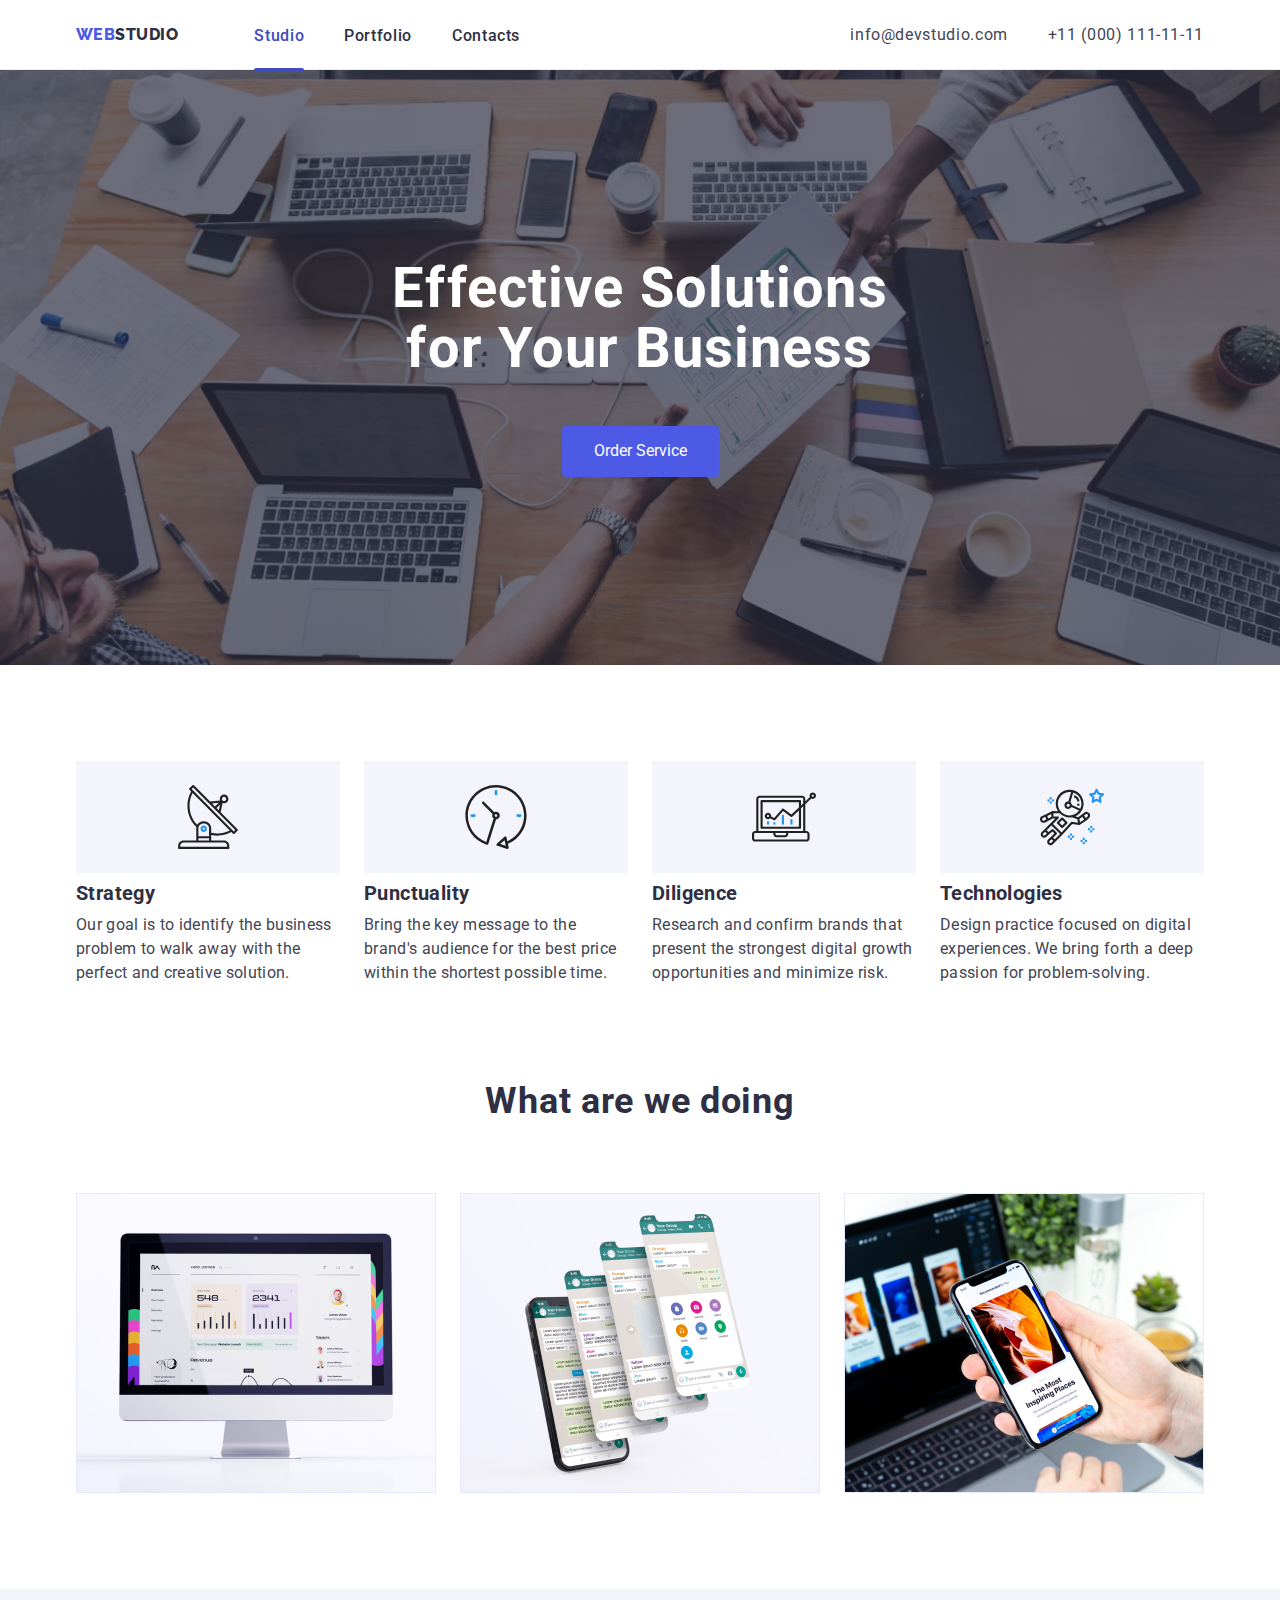
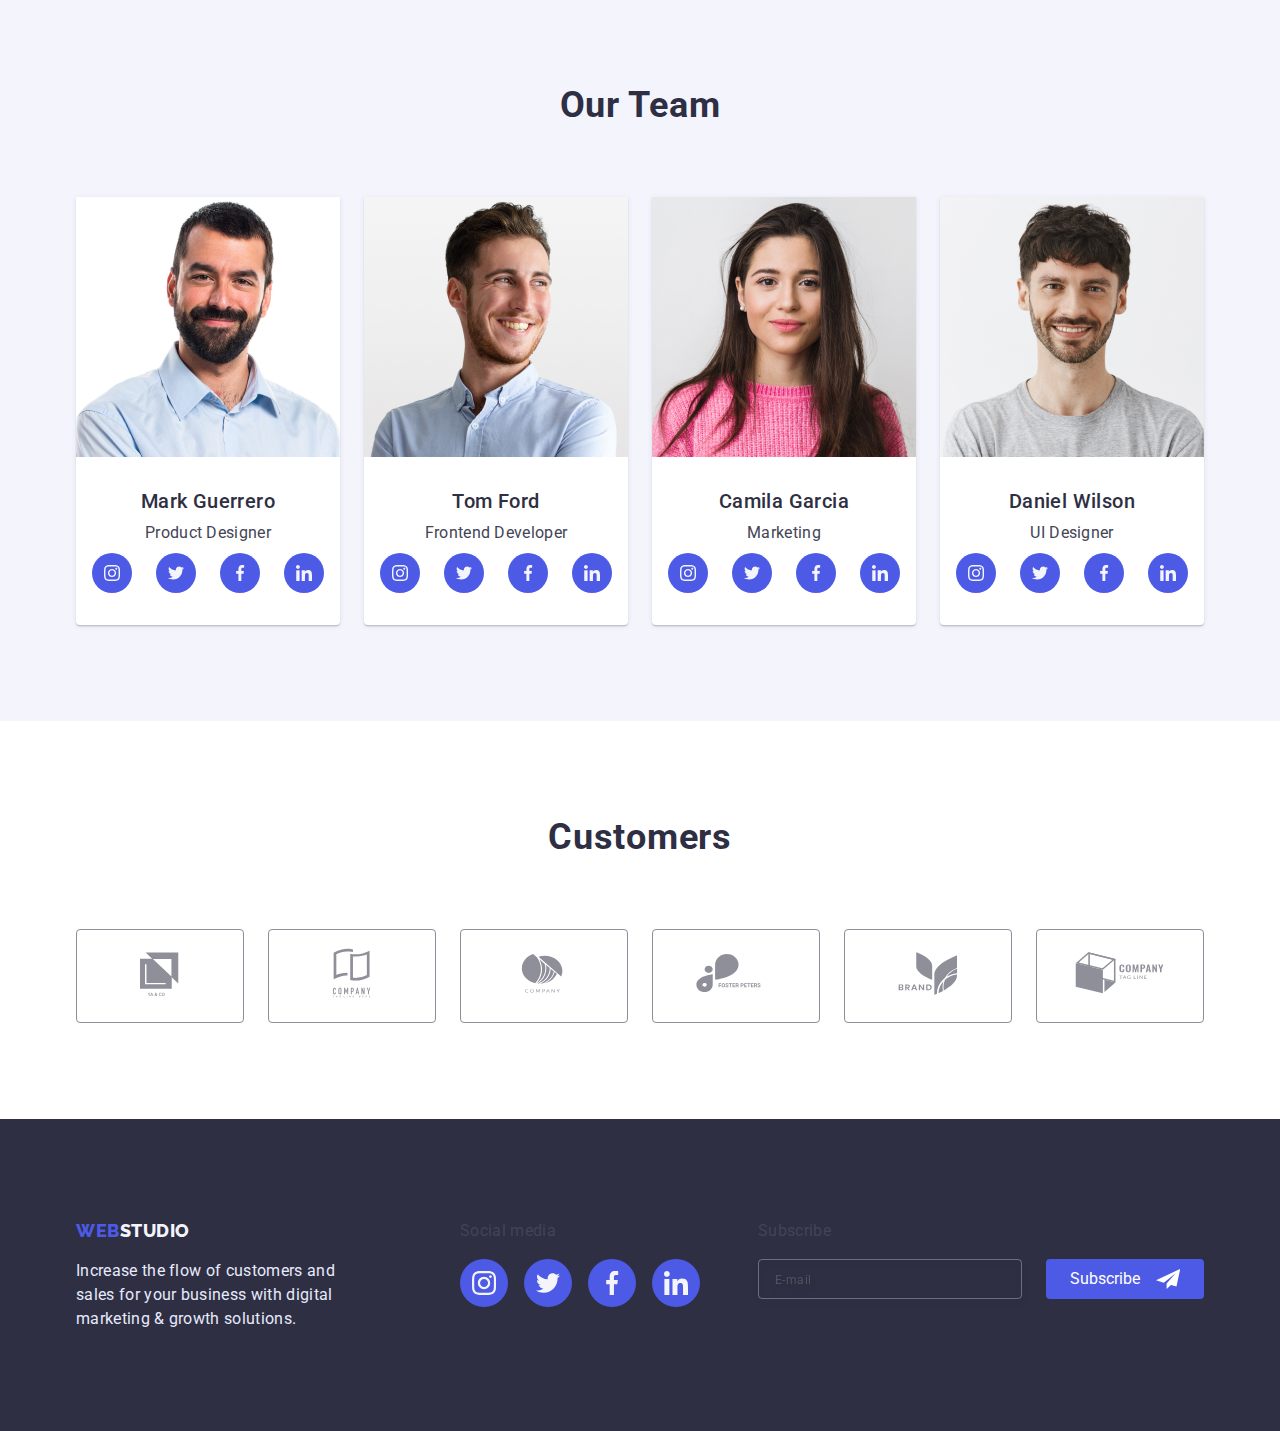
==== commit 946fc8a2: "fw svg" ====
--- a/index.html
+++ b/index.html
@@ -517,8 +517,8 @@
 		</li>
 	</ul>
 	<ul class="modal__address">
-		<li class="header__contacts-item phone">
-			<a class="header__contacts-link" href="mailto:info@devstudio.com">
+		<li class="header__contacts-item phone modal-phone">
+			<a class="header__contacts-link" href="tel:+110001111111">
 				+11 (000) 111-11-11
 			</a>
 		</li>
@@ -531,28 +531,28 @@
 	<ul class="social__icons">
 		<li>
 			<a href="#" class="social__svg-bg">
-				<svg height="16" width="16">
+				<svg height="24" width="24">
 					<use xlink:href="./img/svg/sprite.svg#icon-instagram-2"></use>
 				</svg>
 			</a>
 		</li>
 		<li>
 			<a href="#" class="social__svg-bg">
-				<svg height="16" width="16">
+				<svg height="24" width="24">
 					<use xlink:href="./img/svg/sprite.svg#icon-twitter-1"></use>
 				</svg>
 			</a>
 		</li>
 		<li>
 			<a href="#" class="social__svg-bg">
-				<svg height="16" width="16">
+				<svg height="24" width="24">
 					<use xlink:href="./img/svg/sprite.svg#icon-facebook-1"></use>
 				</svg>
 			</a>
 		</li>
 		<li>
 			<a href="#" class="social__svg-bg">
-				<svg height="16" width="16">
+				<svg height="24" width="24">
 					<use xlink:href="./img/svg/sprite.svg#icon-linkedin-1"></use>
 				</svg>
 			</a>
--- a/styles/components.css
+++ b/styles/components.css
@@ -5,21 +5,26 @@
 	font-size      : 16px;
 	letter-spacing : 0.02em;
 	line-height    : calc(24 / 16);
-	color          : var(--color-navyblue);
+	}
+p{
+	color: var(--color-stale);
 	}
 h1 {
+	color          : var(--color-navyblue);
 	font-weight    : 700;
 	font-size      : 36px;
 	letter-spacing : 0.02em;
 	line-height    : calc(40 / 36);
 	}
 h2 {
+	color          : var(--color-navyblue);
 	font-weight    : 700;
 	font-size      : 36px;
 	letter-spacing : 0.02em;
 	line-height    : calc(40 / 36);
 	}
 h3 {
+	color          : var(--color-navyblue);
 	font-weight    : 700;
 	font-size      : 36px;
 	letter-spacing : 0.02em;
--- a/styles/mobile.css
+++ b/styles/mobile.css
@@ -158,10 +158,6 @@
 .hero__btn {
 	margin : 0 auto;
 	}
-.feature__blocks {
-	/*display : flex;*/
-	/*gap     : 24px;*/
-	}
 .feature__block h3 {
 	margin : 8px 0;
 	text-align: center;
@@ -213,6 +209,7 @@
 	width   : 16px;
 	height  : 16px;
 	}
+
 .social__svg-bg {
 	display          : block;
 	padding          : 12px;
@@ -281,7 +278,7 @@
 	margin-bottom: 72px;
 	}
 .footer__social .social__svg-bg {
-	background: rgba(255, 255, 255, 0.1);
+	background: var(--color-iris);
 	border-radius : 50px;
 	transition: background-color 250ms cubic-bezier(0.4, 0, 0.2, 1);
 	}
@@ -293,10 +290,7 @@
 .footer__social .social__svg-bg:hover,
 .footer__social .social__svg-bg:active,
 .footer__social .social__svg-bg:focus {
-	background-color : var(--color-iris);
-	}
-.footer .container {
-
+	background-color : var(--color-green);
 	}
 
 .footer__subscribe-form input {
@@ -546,4 +540,132 @@
 	margin : 0 auto;
 	width  : 169px;
 	height : 56px;
+	}
+.portfolio__content{
+	padding-top: 48px;
+	}
+.portfolio__nav{
+	display: flex;
+	flex-wrap: wrap;
+	justify-content: start;
+	gap: 24px 40px;
+	margin-bottom: 48px;
+	}
+.portfolio__nav-btn {
+	letter-spacing: 0.04em;
+	line-height: calc(24 / 14);
+	font-weight: 500;
+	padding: 7px 16px;
+	background : var(--color-cloud);
+	border     : 1px solid var(--color-cornflover);
+	color      : var(--color-iris);
+	transition : color 250ms cubic-bezier(0.4, 0, 0.2, 1), border-color 250ms cubic-bezier(0.4, 0, 0.2, 1), box-shadow 250ms cubic-bezier(0.4, 0, 0.2, 1), background-color 250ms cubic-bezier(0.4, 0, 0.2, 1);
+	}
+.portfolio__nav-btn:hover,
+.portfolio__nav-btn:focus,
+.portfolio__nav-btn:active {
+	color        : #ffffff;
+	border-color : var(--color-cta-ocean);
+	box-shadow   : 0 3px 1px rgba(0, 0, 0, 0.1), 0 2px 1px rgba(0, 0, 0, 0.08), 0 2px 2px rgba(0, 0, 0, 0.12);
+	}
+.portfolio__grid {
+	display         : flex;
+	flex-wrap       : wrap;
+	gap             : 48px 24px;
+	justify-content : center;
+	}
+.portfolio__grid-link {
+	text-decoration : none;
+	}
+.portfolio__grid-cell {
+	transition : box-shadow 250ms cubic-bezier(0.4, 0, 0.2, 1);
+	}
+
+
+.portfolio__grid-cell:hover,
+.portfolio__grid-cell:focus {
+	box-shadow : 0 2px 1px rgba(46, 47, 66, 0.08), 0 1px 1px rgba(46, 47, 66, 0.16), 0 1px 6px rgba(46, 47, 66, 0.08);
+	}
+
+.portfolio__grid-sub h3 {
+	margin-bottom : 8px;
+	color         : var(--color-navyblue);
+	}
+
+
+.portfolio__grid-sub p {
+	color          : var(--color-stale);
+	font-weight    : 400;
+	font-size      : 16px;
+	letter-spacing : 0.02em;
+	line-height    : calc(24 / 16);
+	}
+.portfolio__grid-sub {
+	border     : 1px solid #e7e9fc;
+	border-top : none;
+	padding    : 32px 16px;
+
+	}
+
+.portfolio-link-img {
+	position : relative;
+	overflow : hidden;
+	}
+
+
+.portfolio__grid_link-overflow {
+	bottom         : 0;
+	height         : 0;
+	position       : absolute;
+	font-weight    : 400;
+	font-size      : 16px;
+	letter-spacing : 0.02em;
+	line-height    : calc(24 / 16);
+	color          : var(--color-cloud);
+	background     : var(--color-iris);
+	transition     : height 250ms cubic-bezier(0.4, 0, 0.2, 1);
+	}
+.menu-container svg{
+	width: 24px;
+	height: 24px;
+	}
+.footer svg{
+	width: 24px;
+	height: 24px;
+	}
+
+.overflow {
+	padding : 40px 32px;
+	}
+.portfolio__grid-link:hover .portfolio__grid_link-overflow {
+	height     : 100%;
+	}
+.menu-container .current-page{
+	color: var(--color-iris);
+	}
+.modal-phone a{
+	color: var(--color-iris);
+	}
+.team h3{
+	font-size: 20px;
+	line-height: calc(24 / 20);
+	font-weight: 500;
+	}
+.menu-container .social__icons{
+	justify-content: start;
+	gap: 56px;
+	}
+
+@media screen and (max-width:767px){
+
+	.portfolio__grid h3{
+		font-size: 20px;
+		line-height: calc(24 / 20);
+		font-weight: 500;
+		}
+	.feature__blocks {
+		display : flex;
+		gap     : 72px;
+		flex-wrap: wrap;
+		}
 	}--- a/styles/tablet.css
+++ b/styles/tablet.css
@@ -1,6 +1,6 @@
 @media screen and (min-width: 768px) {
 	.container{
-		max-width : 756px;
+		max-width : 766px;
 		padding-left: 15px;
 		padding-right: 15px;
 		}
@@ -133,6 +133,34 @@
 	.footer__subscribe-form {
 		display: flex;
 		}
+	.portfolio__content{
+		padding-top: 64px;
+		}
+	.portfolio__nav{
+		margin-bottom: 64px;
+		flex-wrap: nowrap;
+		gap: 24px;
+		}
+
+	.portfolio__grid-sub {
+		max-width: 356px;
+		}
+
+	.portfolio-link-img {
+		max-width: 356px;
+		}
+	.portfolio__grid {
+		gap             : 72px 24px;
+		}
+	.portfolio__nav-btn{
+		padding: 12px 24px;
+		}
+	.feature__block h3 {
+		text-align: start;
+		}
+	.portfolio__nav{
+		justify-content: center;
+		}
 	}
 @media screen and (min-width: 768px) and (max-width: 1200px){
 	.feature__blocks {
@@ -146,4 +174,10 @@
 		margin-left: 24px;
 		margin-top: 72px;
 		}
+	.portfolio__grid-sub{
+		min-height: 177px;
+		}
+	.portfolio__grid{
+		justify-content: start;
+		}
 	}--- a/styles/desktop.css
+++ b/styles/desktop.css
@@ -75,4 +75,17 @@
 	.footer__subscribe{
 		margin: 0;
 		}
+	.portfolio__content{
+		padding-top: 100px;
+		}
+	.portfolio__nav{
+		margin-bottom: 72px;
+		}
+	.portfolio__grid-sub {
+		max-width: 360px;
+		}
+
+	.portfolio-link-img {
+		max-width: 360px;
+		}
 	}
--- a/styles/styles.css
+++ b/styles/styles.css
@@ -0,0 +1,741 @@
+
+
+/*!*svg {*!*/
+/*!*	transition : fill 250ms cubic-bezier(0.4, 0, 0.2, 1);*!*/
+/*!*	}*!*/
+
+
+
+
+
+/*.container {*/
+/*	width     : 100%;*/
+/*	max-width : 1158px;*/
+/*	padding   : 0 15px;*/
+/*	margin    : 0 auto;*/
+/*	}*/
+
+
+/*.section {*/
+/*	padding-top    : 120px;*/
+/*	padding-bottom : 120px;*/
+/*	}*/
+
+
+/*!*log*!*/
+/*.logo-text {*/
+/*	font-family     : "Raleway", sans-serif;*/
+/*	font-weight     : 800;*/
+/*	font-size       : 18px;*/
+/*	line-height     : calc(24 / 18);*/
+/*	letter-spacing  : 0.03em;*/
+/*	text-transform  : uppercase;*/
+/*	text-decoration : none;*/
+/*	color           : var(--color-navyblue);*/
+/*	transition      : fill 250ms cubic-bezier(0.4, 0, 0.2, 1);*/
+/*	}*/
+
+
+/*.logo-text span {*/
+/*	color : var(--color-iris);*/
+/*	}*/
+
+
+/*!*header *!*/
+
+/*.header {*/
+/*	padding       : 24px 0;*/
+/*	border-bottom : 1px solid var(--color-cornflover)*/
+/*	}*/
+
+
+/*.header a {*/
+/*	font-size       : 16px;*/
+/*	text-decoration : none;*/
+/*	vertical-align  : middle;*/
+/*	}*/
+
+
+/*.header__nav {*/
+/*	display : flex;*/
+/*	}*/
+
+
+/*.header__logo {*/
+/*	margin-right : 75px;*/
+/*	color        : var(--color-navyblue);*/
+/*	}*/
+
+
+/*.header__menu {*/
+/*	display      : flex;*/
+/*	margin-right : auto;*/
+/*	gap          : 40px;*/
+/*	}*/
+
+
+/*.header__link {*/
+/*	color : var(--color-navyblue)*/
+/*	}*/
+
+
+/*.header__menu a {*/
+/*	font-weight : 500;*/
+/*	}*/
+
+
+/*.header__contacts {*/
+/*	display         : flex;*/
+/*	justify-content : end;*/
+/*	gap             : 40px;*/
+/*	}*/
+
+
+/*.header__contacts-link {*/
+/*	font-weight : 400;*/
+/*	color       : var(--color-stale);*/
+/*	}*/
+
+
+/*.header__menu-item {*/
+/*	position   : relative;*/
+/*	transition : color 250ms cubic-bezier(0.4, 0, 0.2, 1);*/
+/*	}*/
+
+
+/*.header__menu-item:focus,*/
+/*.header__menu-item:hover,*/
+/*.header__menu-item:active {*/
+/*	color : var(--color-cta-ocean);*/
+/*	}*/
+
+
+/*.current-page {*/
+/*	color : var(--color-cta-ocean);*/
+/*	}*/
+
+
+/*.current-page::before {*/
+/*	position         : absolute;*/
+/*	bottom           : -25px;*/
+/*	content          : "";*/
+/*	width            : 100%;*/
+/*	height           : 4px;*/
+/*	background-color : var(--color-cta-ocean);*/
+/*	border-radius    : 2px;*/
+/*	}*/
+
+
+/*!*hero*!*/
+
+/*.hero {*/
+/*	padding         : 188px 0;*/
+/*	background      : linear-gradient(rgba(46, 47, 66, 0.7), rgba(46, 47, 66, 0.7)*/
+/*	), url("../img/studio/desk/hero/people-office 1.jpg");*/
+/*	background-size : cover;*/
+/*	}*/
+
+
+/*.hero__h1 {*/
+/*	text-align    : center;*/
+/*	color         : #ffffff;*/
+/*	margin-bottom : 48px;*/
+/*	}*/
+
+
+/*.hero__btn {*/
+/*	margin : 0 auto;*/
+/*	}*/
+
+
+/*!*feature*!*/
+
+/*.feature__blocks {*/
+/*	display : flex;*/
+/*	gap     : 24px;*/
+/*	}*/
+
+
+/*.feature__block h3 {*/
+/*	margin : 8px 0;*/
+/*	}*/
+
+
+/*.feature__block p {*/
+/*	color : var(--color-stale);*/
+/*	}*/
+
+
+/*.feature__block-img {*/
+/*	padding          : 24px 100px;*/
+/*	background-color : var(--color-cloud);*/
+/*	}*/
+
+
+/*.feature__block svg {*/
+/*	height : 64px;*/
+/*	width  : 64px;*/
+/*	}*/
+
+
+/*!*what are we doing*!*/
+
+/*.about {*/
+/*	padding-top : 0;*/
+/*	}*/
+
+
+/*.about__h2 {*/
+/*	text-align    : center;*/
+/*	margin-bottom : 72px;*/
+/*	}*/
+
+
+/*.about__images {*/
+/*	display         : flex;*/
+/*	justify-content : space-between;*/
+/*	}*/
+
+
+/*!*team*!*/
+
+/*.team {*/
+/*	background-color : var(--color-cloud);*/
+/*	}*/
+
+
+/*.team__h2 {*/
+/*	text-align    : center;*/
+/*	margin-bottom : 72px;*/
+/*	}*/
+
+
+/*.team__cards {*/
+/*	display         : flex;*/
+/*	justify-content : space-around;*/
+/*	}*/
+
+
+/*.team__card {*/
+/*	background-color : #ffffff;*/
+/*	box-shadow       : 0 1px 6px rgba(46, 47, 66, 0.08), 0 1px 1px rgba(46, 47, 66, 0.16), 0 2px 1px rgba(46, 47, 66, 0.08);*/
+/*	border-radius    : 0 0 4px 4px;*/
+/*	}*/
+
+
+/*.team__card-text {*/
+/*	padding    : 32px 16px;*/
+/*	text-align : center;*/
+/*	}*/
+
+
+/*.team__card-text p {*/
+/*	margin : 8px 0;*/
+/*	color  : var(--color-stale);*/
+/*	}*/
+
+
+/*.social__icons {*/
+/*	display : flex;*/
+/*	gap     : 24px;*/
+/*	}*/
+
+
+/*.social__svg-bg svg {*/
+/*	display : block;*/
+/*	width   : 16px;*/
+/*	height  : 16px;*/
+/*	}*/
+
+
+/*.social__svg-bg {*/
+/*	display          : block;*/
+/*	padding          : 12px;*/
+/*	border-radius    : 50px;*/
+/*	background-color : var(--color-iris);*/
+/*	fill             : var(--color-cloud);*/
+/*	transition       : background-color 250ms cubic-bezier(0.4, 0, 0.2, 1);*/
+/*	}*/
+
+
+/*.social__svg-bg:hover,*/
+/*.social__svg-bg:focus,*/
+/*.social__svg-bg:active {*/
+/*	background-color : var(--color-cta-ocean);*/
+/*	}*/
+
+
+/*!*customers*!*/
+
+/*.customers__h2 {*/
+/*	text-align    : center;*/
+/*	margin-bottom : 72px;*/
+/*	}*/
+
+
+/*.customers__cards {*/
+/*	display         : flex;*/
+/*	justify-content : space-around;*/
+/*	}*/
+
+
+/*.customers__card {*/
+/*	display : block;*/
+/*	}*/
+
+
+/*.customers__link {*/
+/*	display       : block;*/
+/*	padding       : 16px 32px;*/
+/*	border        : 1px solid var(--color-lightstale);*/
+/*	border-radius : 4px;*/
+/*	fill          : var(--color-lightstale);*/
+/*	transition    : fill 250ms cubic-bezier(0.4, 0, 0.2, 1), border-color 250ms cubic-bezier(0.4, 0, 0.2, 1);*/
+/*	}*/
+
+
+/*.customers__link svg {*/
+/*	width  : 102px;*/
+/*	height : 56px;*/
+
+/*	}*/
+
+
+/*.customers__link:hover,*/
+/*.customers__link:focus,*/
+/*.customers__link:active {*/
+/*	fill         : var(--color-cta-ocean);*/
+/*	border-color : var(--color-cta-ocean);*/
+/*	}*/
+
+
+/*!*footer*!*/
+/*.footer {*/
+/*	padding          : 100px 0;*/
+/*	background-color : var(--color-navyblue);*/
+/*	color            : #ffffff;*/
+/*	}*/
+
+
+/*.footer .container {*/
+/*	display : flex;*/
+/*	}*/
+
+
+/*.footer__logo {*/
+/*	margin-right : 120px;*/
+/*	}*/
+
+
+/*.footer__logo-link {*/
+/*	color : var(--color-cloud);*/
+/*	}*/
+
+
+/*.footer__logo p {*/
+/*	color     : var(--color-cornflover);*/
+/*	max-width : 264px;*/
+/*	}*/
+
+
+/*.footer__social {*/
+/*	max-width    : 208px;*/
+/*	margin-right : 80px;*/
+/*	}*/
+
+
+/*.footer__social .social__icons {*/
+/*	gap : 16px;*/
+/*	}*/
+
+
+/*.footer__social .social__svg-bg {*/
+/*	background: rgba(255, 255, 255, 0.1);*/
+/*	border-radius : 50px;*/
+/*	transition: background-color 250ms cubic-bezier(0.4, 0, 0.2, 1);*/
+/*	}*/
+
+
+/*.footer__social .social__svg-bg:hover,*/
+/*.footer__social .social__svg-bg:active,*/
+/*.footer__social .social__svg-bg:focus {*/
+/*	background-color : var(--color-green);*/
+/*	}*/
+
+
+/*.footer__subscribe-form {*/
+/*	display : flex;*/
+/*	}*/
+
+
+/*.footer__subscribe-form input {*/
+/*	display          : block;*/
+/*	margin-right     : 24px;*/
+/*	width            : 264px;*/
+/*	background-color : transparent;*/
+/*	border           : 1px solid rgba(255, 255, 255, 0.3);*/
+/*	filter           : drop-shadow(0px 4px 4px rgba(0, 0, 0, 0.15));*/
+/*	border-radius    : 4px;*/
+/*	padding          : 8px 0 8px 16px;*/
+/*	transition: box-shadow 250ms cubic-bezier(0.4, 0, 0.2, 1), border-color 250ms cubic-bezier(0.4, 0, 0.2, 1);*/
+/*	}*/
+
+
+/*.footer__subscribe-form input:focus {*/
+/*	border-color : var(--color-iris);*/
+/*	outline      : none;*/
+/*	box-shadow   : 0 2px 5px rgba(0, 0, 0, 0.2);*/
+/*	}*/
+
+/*.footer__subscribe-form input:hover{*/
+/*	border-color : var(--color-cta-ocean);*/
+/*	}*/
+
+
+
+/*.subscribe-btn {*/
+/*	align-items : center;*/
+/*	padding     : 8px 24px;*/
+/*	display     : flex;*/
+/*	gap         : 16px;*/
+/*	fill        : #ffffff;*/
+/*	}*/
+
+
+/*.subscribe-btn svg {*/
+/*	display : block;*/
+/*	height  : 24px;*/
+/*	width   : 24px;*/
+/*	}*/
+
+
+/*.footer__margin {*/
+/*	display       : block;*/
+/*	margin-bottom : 20px;*/
+/*	}*/
+
+
+/*!*portfolio*!*/
+/*.portfolio__content {*/
+/*	padding-top : 94px;*/
+/*	}*/
+
+
+/*.portfolio__nav {*/
+/*	display         : flex;*/
+/*	margin-bottom   : 72px;*/
+/*	justify-content : center;*/
+/*	gap             : 24px;*/
+/*	}*/
+
+
+/*.portfolio__nav-btn {*/
+/*	background : var(--color-cloud);*/
+/*	border     : 1px solid var(--color-cornflover);*/
+/*	color      : var(--color-iris);*/
+/*	transition : color 250ms cubic-bezier(0.4, 0, 0.2, 1), border-color 250ms cubic-bezier(0.4, 0, 0.2, 1), box-shadow 250ms cubic-bezier(0.4, 0, 0.2, 1), background-color 250ms cubic-bezier(0.4, 0, 0.2, 1);*/
+/*	}*/
+
+
+/*.portfolio__nav-btn:hover,*/
+/*.portfolio__nav-btn:focus,*/
+/*.portfolio__nav-btn:active {*/
+/*	color        : #ffffff;*/
+/*	border-color : var(--color-cta-ocean);*/
+/*	box-shadow   : 0 3px 1px rgba(0, 0, 0, 0.1), 0 2px 1px rgba(0, 0, 0, 0.08), 0 2px 2px rgba(0, 0, 0, 0.12);*/
+/*	}*/
+
+
+/*.portfolio__grid {*/
+/*	display         : flex;*/
+/*	flex-wrap       : wrap;*/
+/*	gap             : 48px 24px;*/
+/*	justify-content : center;*/
+/*	}*/
+
+
+/*.portfolio__grid-link {*/
+/*	text-decoration : none;*/
+/*	}*/
+
+
+/*.portfolio__grid-cell {*/
+/*	transition : box-shadow 250ms cubic-bezier(0.4, 0, 0.2, 1);*/
+/*	}*/
+
+
+/*.portfolio__grid-cell:hover,*/
+/*.portfolio__grid-cell:focus {*/
+/*	box-shadow : 0 2px 1px rgba(46, 47, 66, 0.08), 0 1px 1px rgba(46, 47, 66, 0.16), 0 1px 6px rgba(46, 47, 66, 0.08);*/
+/*	}*/
+
+
+/*.portfolio__grid-sub {*/
+/*	border     : 1px solid #e7e9fc;*/
+/*	border-top : none;*/
+/*	padding    : 32px 16px;*/
+/*	}*/
+
+
+/*.portfolio__grid-sub h3 {*/
+/*	margin-bottom : 8px;*/
+/*	color         : var(--color-navyblue);*/
+/*	}*/
+
+
+/*.portfolio__grid-sub p {*/
+/*	color          : var(--color-stale);*/
+/*	font-weight    : 400;*/
+/*	font-size      : 16px;*/
+/*	letter-spacing : 0.02em;*/
+/*	line-height    : calc(24 / 16);*/
+/*	}*/
+
+
+/*.portfolio-link-img {*/
+/*	position : relative;*/
+/*	overflow : hidden;*/
+/*	}*/
+
+
+/*.portfolio__grid_link-overflow {*/
+/*	bottom         : 0;*/
+/*	height         : 0;*/
+/*	position       : absolute;*/
+/*	font-weight    : 400;*/
+/*	font-size      : 16px;*/
+/*	letter-spacing : 0.02em;*/
+/*	line-height    : calc(24 / 16);*/
+/*	color          : var(--color-cloud);*/
+/*	background     : var(--color-iris);*/
+/*	transition     : height 250ms cubic-bezier(0.4, 0, 0.2, 1);*/
+/*	}*/
+
+
+/*.overflow {*/
+/*	padding : 40px 32px;*/
+/*	}*/
+
+
+/*.portfolio__grid-link:hover .portfolio__grid_link-overflow {*/
+/*	height     : 100%;*/
+/*	}*/
+
+
+/*!*modal*!*/
+
+/*.is-hidden {*/
+/*	visibility     : hidden;*/
+/*	opacity        : 0;*/
+/*	pointer-events : none;*/
+/*	}*/
+
+
+/*.backdrop {*/
+/*	transition: opacity 250ms cubic-bezier(0.4, 0, 0.2, 1),visibility 250ms cubic-bezier(0.4, 0, 0.2, 1);*/
+/*	position         : fixed;*/
+/*	top              : 0;*/
+/*	left             : 0;*/
+/*	width            : 100%;*/
+/*	height           : 100%;*/
+/*	background-color : rgba(0, 0, 0, 0.4);*/
+/*	backdrop-filter  : blur(1px);*/
+/*	align-items      : center;*/
+/*	}*/
+
+
+/*.modal {*/
+/*	position         : relative;*/
+/*	top              : 50%;*/
+/*	left             : 50%;*/
+/*	transform        : translateX(-50%) translateY(-50%);*/
+/*	width            : 408px;*/
+/*	min-height       : 584px;*/
+/*	background-color : white;*/
+/*	border-radius    : 4px;*/
+/*	}*/
+
+
+/*.modal__container {*/
+/*	padding : 72px 24px 24px;*/
+/*	}*/
+
+
+/*.modal-form .modal__input {*/
+/*	width         : 100%;*/
+/*	height        : 40px;*/
+/*	border-radius : 4px;*/
+/*	border        : 1px solid #21212120;*/
+/*	padding       : 11px 0 11px 38px;*/
+/*	transition    : border-color 250ms cubic-bezier(0.4, 0, 0.2, 1), box-shadow 250ms cubic-bezier(0.4, 0, 0.2, 1);*/
+/*	}*/
+
+
+/*.modal-form .modal__input:focus {*/
+/*	border-color : var(--color-iris);*/
+/*	outline      : none;*/
+/*	box-shadow   : 0 2px 5px rgba(0, 0, 0, 0.2);*/
+/*	}*/
+
+
+/*.modal-form .modal__input:focus + .modal-svg {*/
+/*	fill : var(--color-iris);*/
+/*	}*/
+/*.modal input:hover + .modal-svg{*/
+/*	fill : var(--color-iris);*/
+/*	}*/
+
+/*.modal-svg {*/
+/*	position   : absolute;*/
+/*	left       : 16px;*/
+/*	bottom     : 8px;*/
+/*	transition : fill 250ms cubic-bezier(0.4, 0, 0.2, 1);*/
+/*	}*/
+
+
+/*.field {*/
+/*	position      : relative;*/
+/*	height        : 58px;*/
+/*	margin-bottom : 8px;*/
+/*	}*/
+
+
+/*.modal-form label {*/
+/*	display        : flex;*/
+/*	margin-bottom  : 4px;*/
+/*	font-size      : 12px;*/
+/*	line-height    : calc(14 / 12);*/
+/*	color          : var(--color-lightstale);*/
+/*	letter-spacing : 0.01em;*/
+/*	}*/
+
+
+/*.modal__h3 {*/
+/*	font-size     : 16px;*/
+/*	line-height   : calc(24 / 16);*/
+/*	margin-bottom : 16px;*/
+/*	text-align    : center;*/
+/*	}*/
+
+
+/*.modal .modal-close-btn {*/
+/*	display          : block;*/
+/*	height           : 24px;*/
+/*	width            : 24px;*/
+/*	position         : absolute;*/
+/*	right            : 20px;*/
+/*	top              : 20px;*/
+/*	transition       : transform 800ms 200ms cubic-bezier(0.4, 0, 0.2, 1);*/
+/*	cursor           : pointer;*/
+/*	background-image : url("../img/svg/svg/closebtn-d.svg");*/
+/*	}*/
+
+
+/*.modal-close-btn:hover {*/
+/*	transform        : rotate(180deg);*/
+/*	background-image : url("../img/svg/svg/closetbn-a.svg");*/
+/*	}*/
+
+
+/*.textarea-input {*/
+/*	height        : 138px;*/
+/*	margin-bottom : 16px;*/
+/*	}*/
+
+
+/*.textarea-input textarea {*/
+/*	height        : 120px;*/
+/*	width         : 100%;*/
+/*	border-radius : 4px;*/
+/*	border        : 1px solid #21212120;*/
+/*	padding       : 8px 16px;*/
+/*	font-family   : inherit;*/
+/*	transition    : border-color 250ms cubic-bezier(0.4, 0, 0.2, 1), box-shadow 250ms cubic-bezier(0.4, 0, 0.2, 1);*/
+/*	}*/
+
+
+/*textarea:focus {*/
+/*	outline    : none;*/
+/*	border     : 1px solid var(--color-iris);*/
+/*	box-shadow : 0 2px 5px rgba(0, 0, 0, 0.2);*/
+/*	}*/
+
+
+/*textarea::placeholder,*/
+/*input::placeholder {*/
+/*	font-family    : inherit;*/
+/*	line-height    : calc(16 / 12);*/
+/*	letter-spacing : 0.04em;*/
+/*	font-size      : 12px;*/
+/*	color          : rgba(117, 117, 117, 0.5);*/
+/*	}*/
+
+
+/*textarea {*/
+/*	width              : 100%;*/
+/*	-webkit-box-sizing : border-box;*/
+/*	-moz-box-sizing    : border-box;*/
+/*	box-sizing         : border-box;*/
+/*	}*/
+
+
+/*.modal__checkbox {*/
+/*	!*display: flex;*!*/
+/*	align-items   : center;*/
+/*	margin-bottom : 24px;*/
+/*	}*/
+
+
+/*.modal__checkbox a {*/
+/*	padding-left: 4px;*/
+/*	font-weight : 400;*/
+/*	}*/
+
+
+/*.modal__checkbox-option {*/
+/*	display     : flex;*/
+/*	position    : relative;*/
+/*	margin      : 0;*/
+/*	align-items : center;*/
+/*	}*/
+
+
+/*.modal__checkbox-input {*/
+/*	display            : block;*/
+/*	-moz-appearance    : none;*/
+/*	-webkit-appearance : none;*/
+/*	}*/
+
+
+/*.modal__checkbox-img {*/
+/*	display          : block;*/
+/*	width            : 16px;*/
+/*	height           : 16px;*/
+/*	margin-right     : 8px;*/
+/*	background-image : url("../img/svg/svg/check-dis.svg");*/
+/*	transition       : .5s;*/
+/*	}*/
+
+
+/*.modal__checkbox-input:checked + .modal__checkbox-img {*/
+/*	background-size     : contain;*/
+/*	background-position : center;*/
+/*	background-image    : url("../img/svg/svg/check-active.svg");*/
+/*	}*/
+
+/*.modal input:hover{*/
+/*	border-color : var(--color-cta-ocean);*/
+/*	box-shadow : 0 2px 5px rgba(0, 0, 0, 0.2);*/
+/*	}*/
+/*.modal textarea:hover{*/
+/*	border-color : var(--color-cta-ocean);*/
+/*	box-shadow : 0 2px 5px rgba(0, 0, 0, 0.2);*/
+/*	}*/
+
+/*.modal__btn {*/
+/*	margin : 0 auto;*/
+/*	width  : 169px;*/
+/*	height : 56px;*/
+/*	}*/
+
+
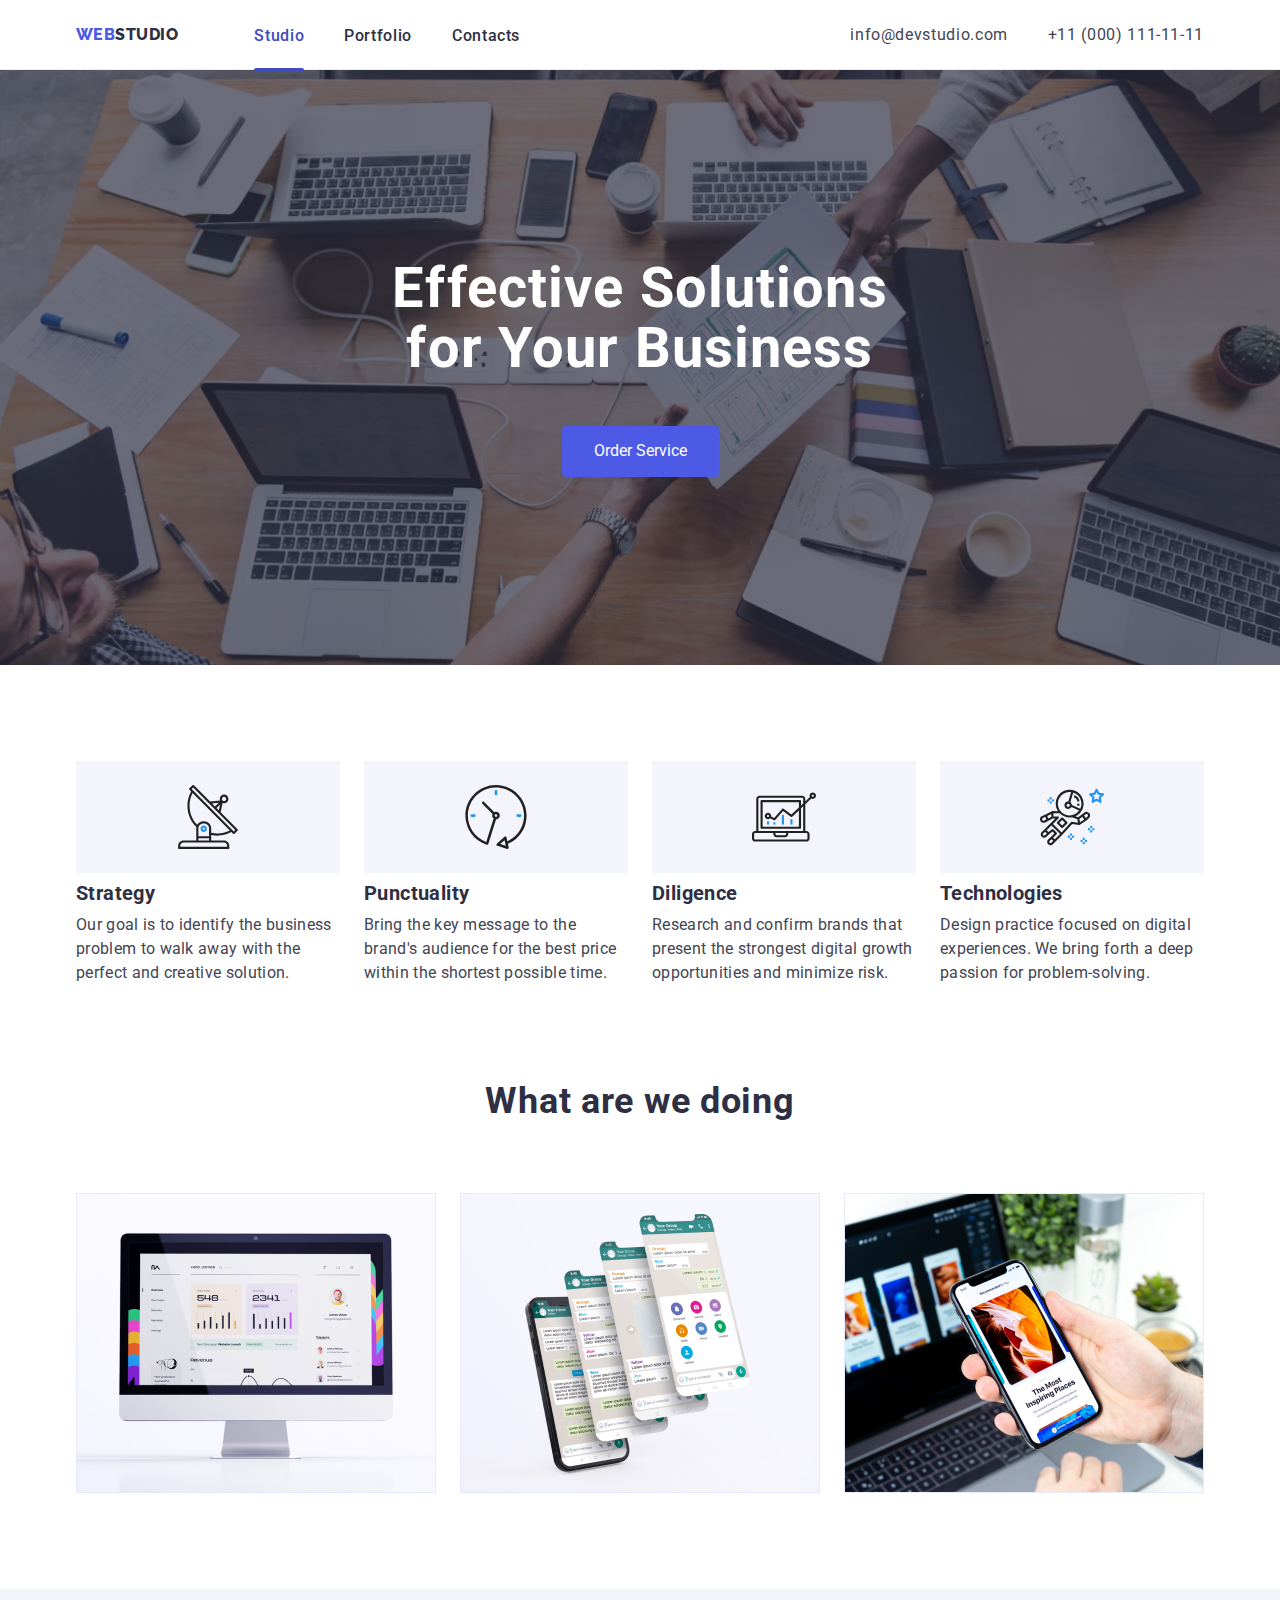
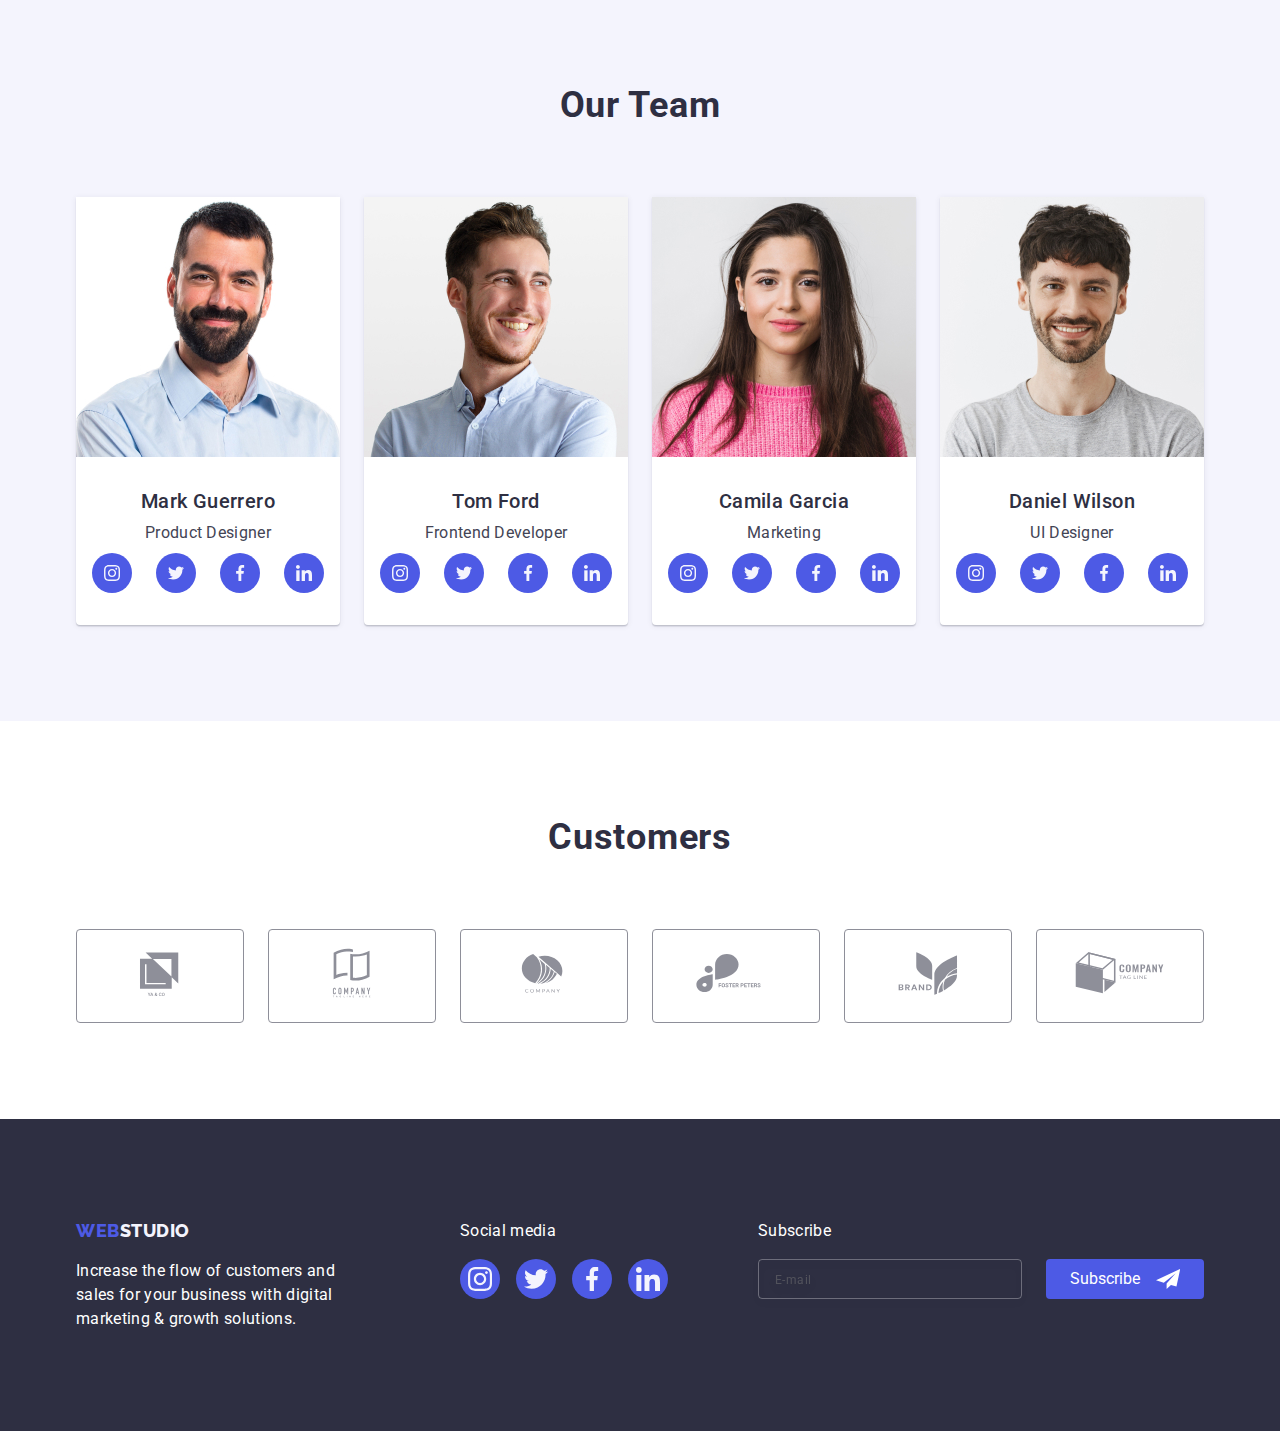
==== commit 37799d88: "fw svg" ====
--- a/index.html
+++ b/index.html
@@ -519,7 +519,7 @@
 	<ul class="modal__address">
 		<li class="header__contacts-item phone modal-phone">
 			<a class="header__contacts-link" href="tel:+110001111111">
-				+11 (000) 111-11-11
+				+11(000)111-11-11
 			</a>
 		</li>
 		<li class="header__contacts-item mail">
--- a/styles/mobile.css
+++ b/styles/mobile.css
@@ -159,8 +159,11 @@
 	margin : 0 auto;
 	}
 .feature__block h3 {
-	margin : 8px 0;
+	margin-bottom: 8px;
 	text-align: center;
+	}
+.feature__block-img{
+	margin-bottom: 8px;
 	}
 .feature__block p {
 	color : var(--color-stale);
@@ -629,10 +632,16 @@
 	width: 24px;
 	height: 24px;
 	}
+.menu-container .social__svg-bg{
+	padding: 8px;
+	}
 .footer svg{
 	width: 24px;
 	height: 24px;
 	}
+.footer .social__svg-bg{
+	padding: 8px;
+	}
 
 .overflow {
 	padding : 40px 32px;
@@ -645,6 +654,8 @@
 	}
 .modal-phone a{
 	color: var(--color-iris);
+	letter-spacing: 0.02em;
+	text-transform: capitalize;
 	}
 .team h3{
 	font-size: 20px;
@@ -655,14 +666,27 @@
 	justify-content: start;
 	gap: 56px;
 	}
+.footer p{
+	color: #ffffff;
+	}
+.portfolio__grid h3{
+	font-size: 20px;
+	line-height: calc(24 / 20);
+	font-weight: 500;
+	}
+
+@media screen and (max-width:375px){
+	.modal-phone a{
+		font-size: 25px;
+		}
+	.menu-container .social__icons{
+		gap: 25px;
+		}
+	}
 
 @media screen and (max-width:767px){
 
-	.portfolio__grid h3{
-		font-size: 20px;
-		line-height: calc(24 / 20);
-		font-weight: 500;
-		}
+
 	.feature__blocks {
 		display : flex;
 		gap     : 72px;
--- a/styles/tablet.css
+++ b/styles/tablet.css
@@ -115,7 +115,7 @@
 	.footer__logo{
 		text-align: left;
 		max-width : 264px;
-		margin-left : 108px;
+		margin-left : 93px;
 		margin-right: 16px;
 		}
 	.footer__social{
@@ -128,7 +128,7 @@
 		}
 	.footer__subscribe{
 		text-align: left;
-		margin-left: 108px;
+		margin-left: 93px;
 		}
 	.footer__subscribe-form {
 		display: flex;
